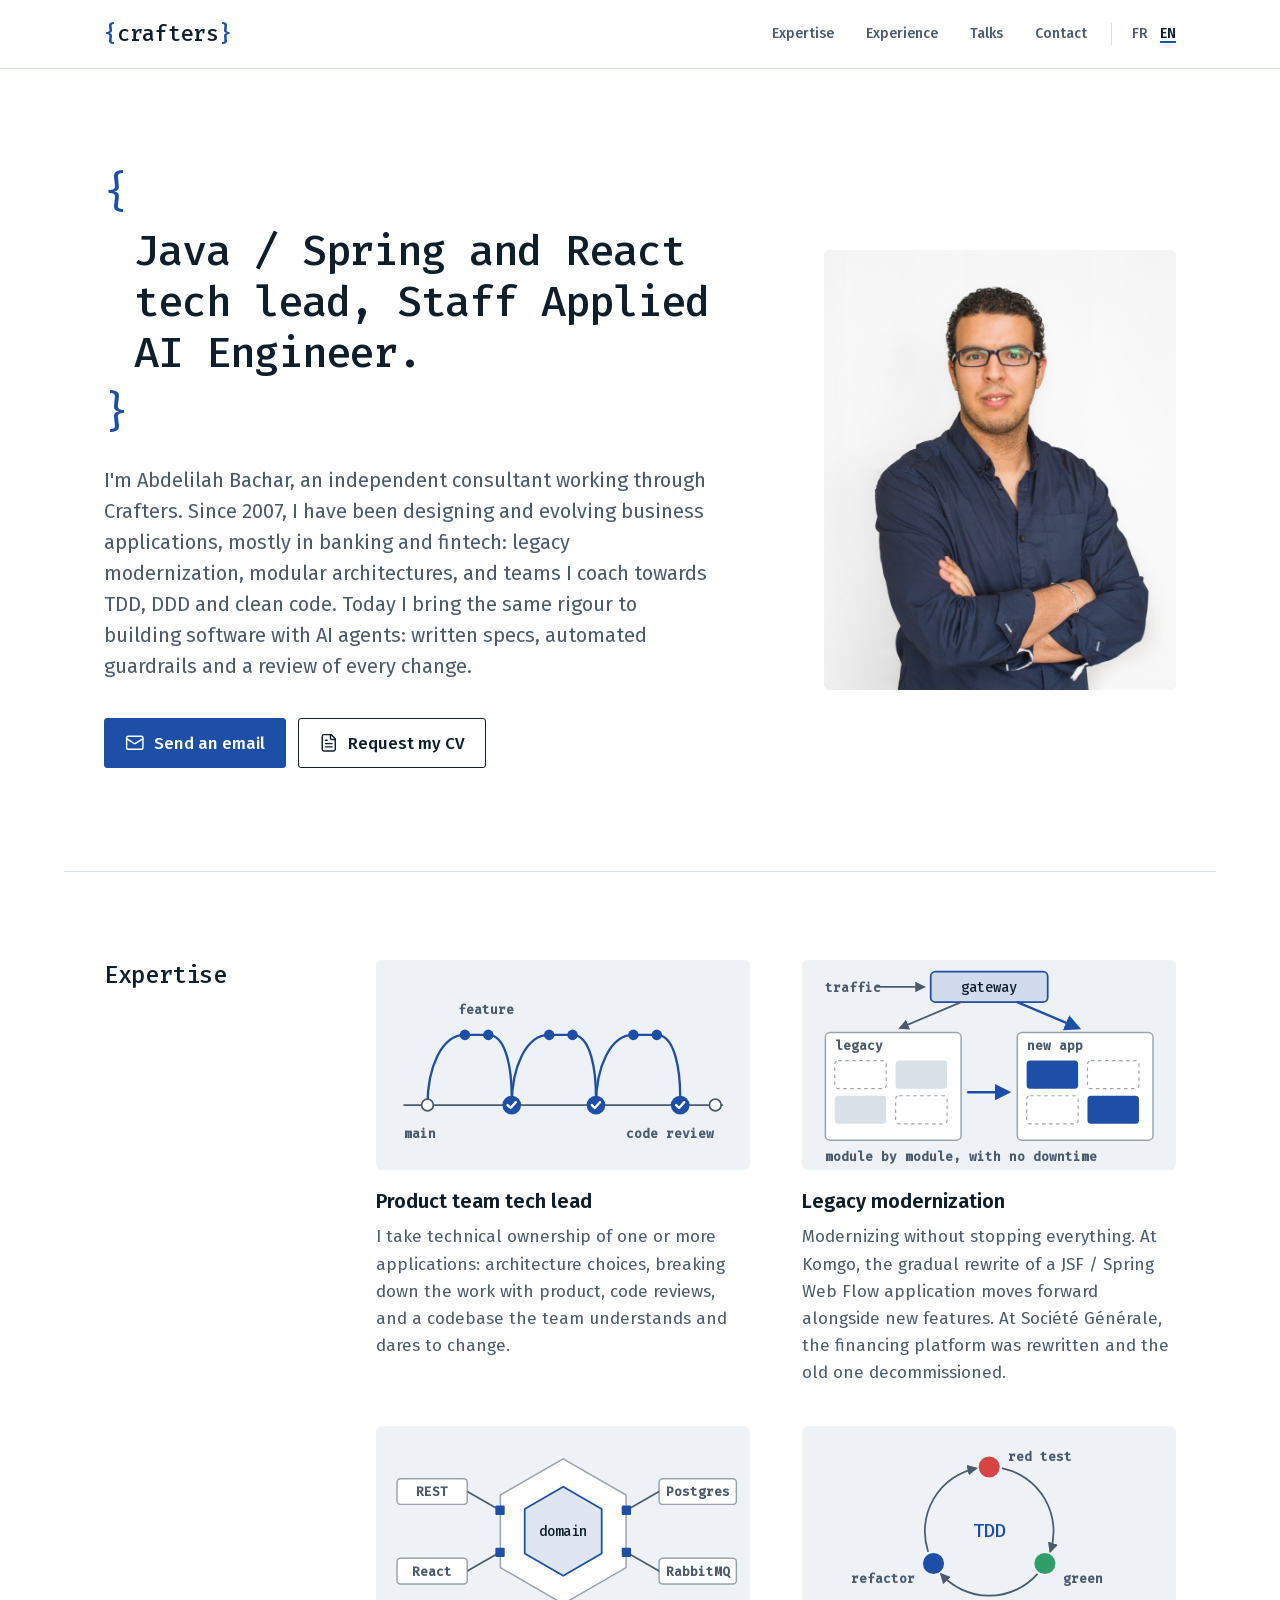
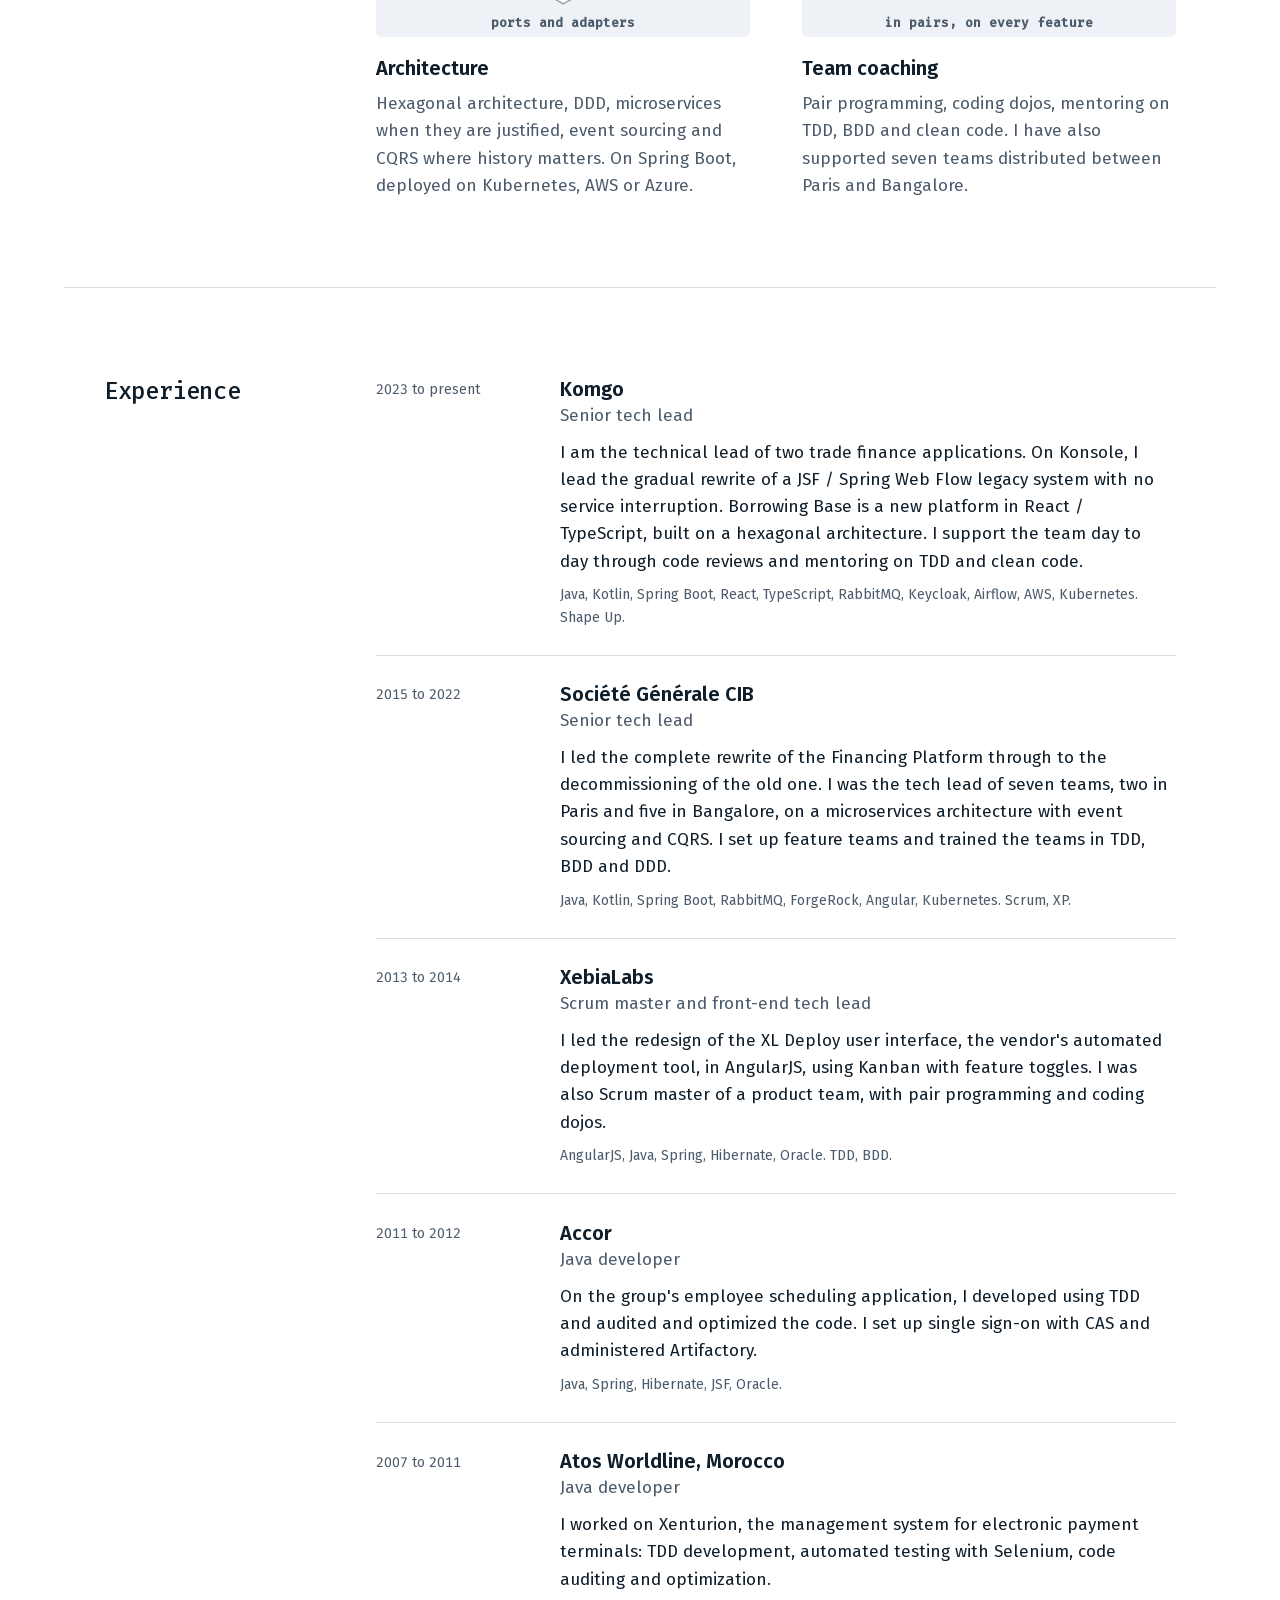
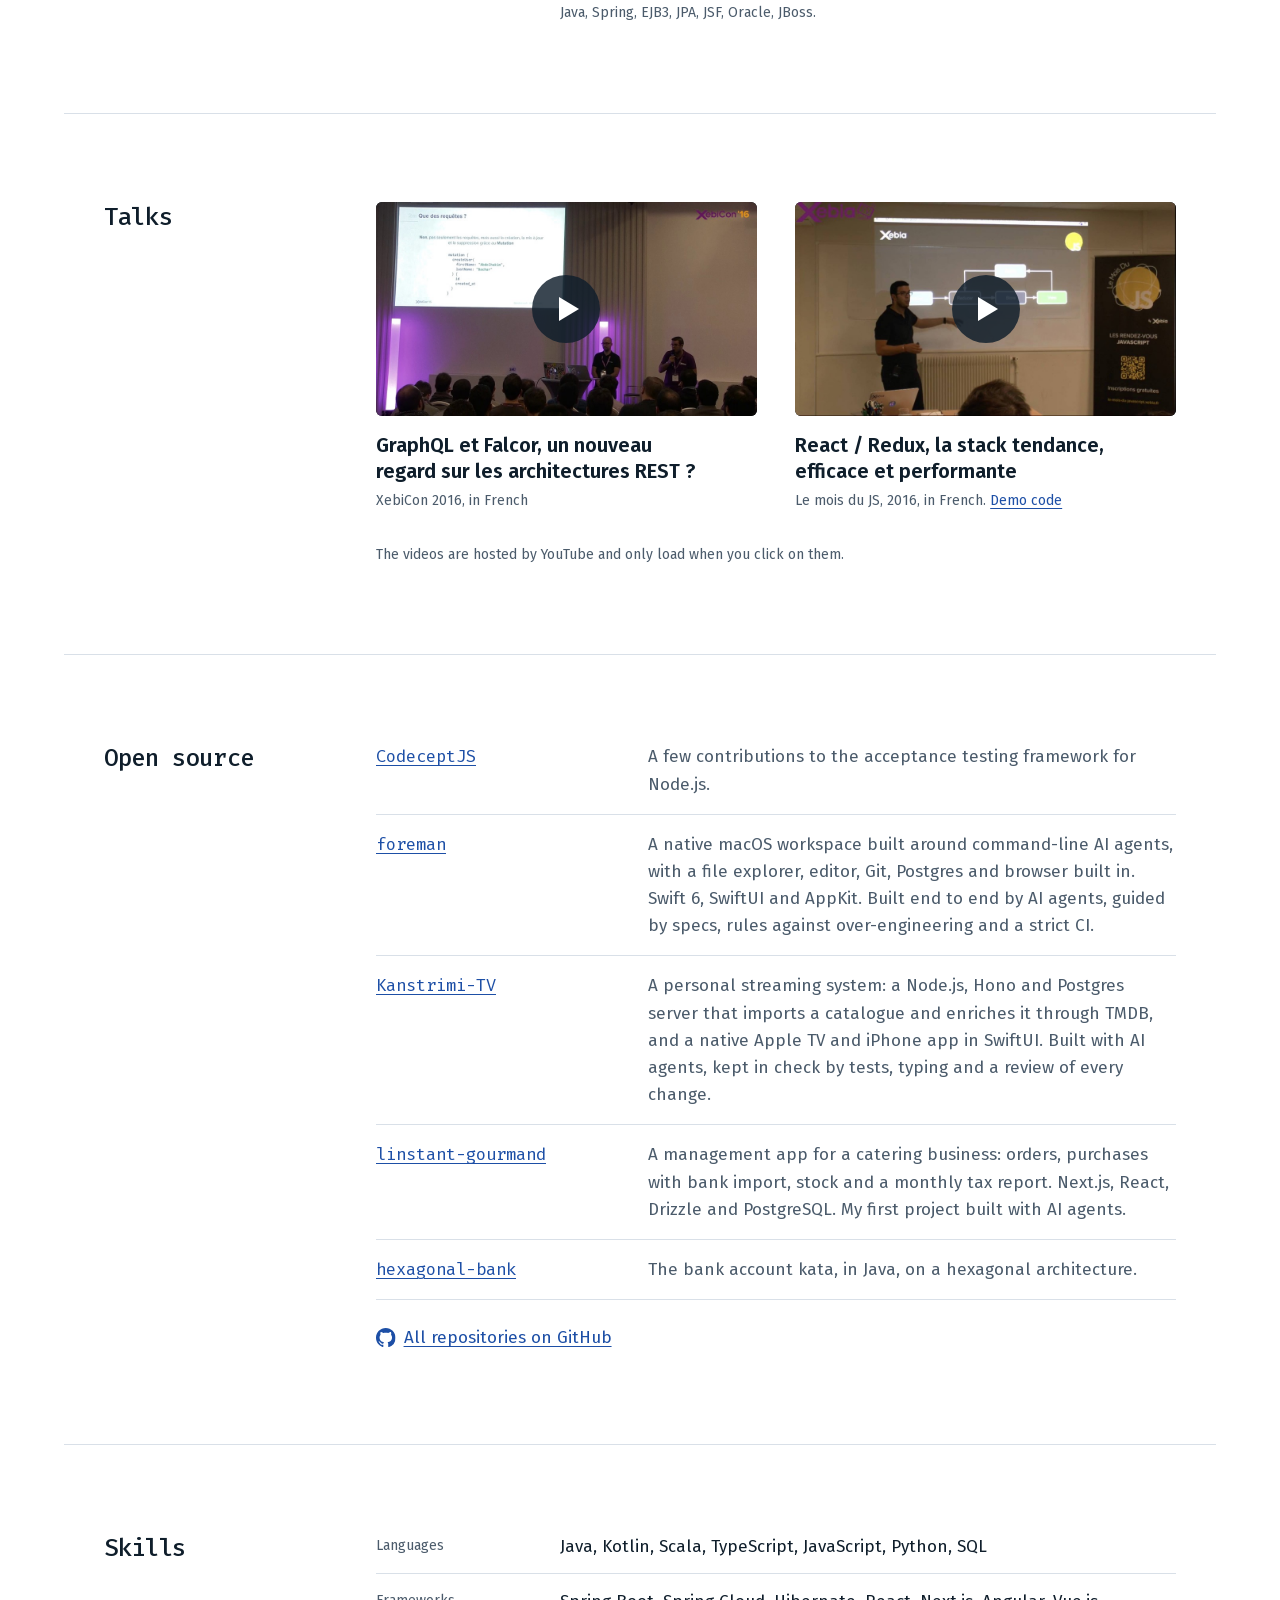
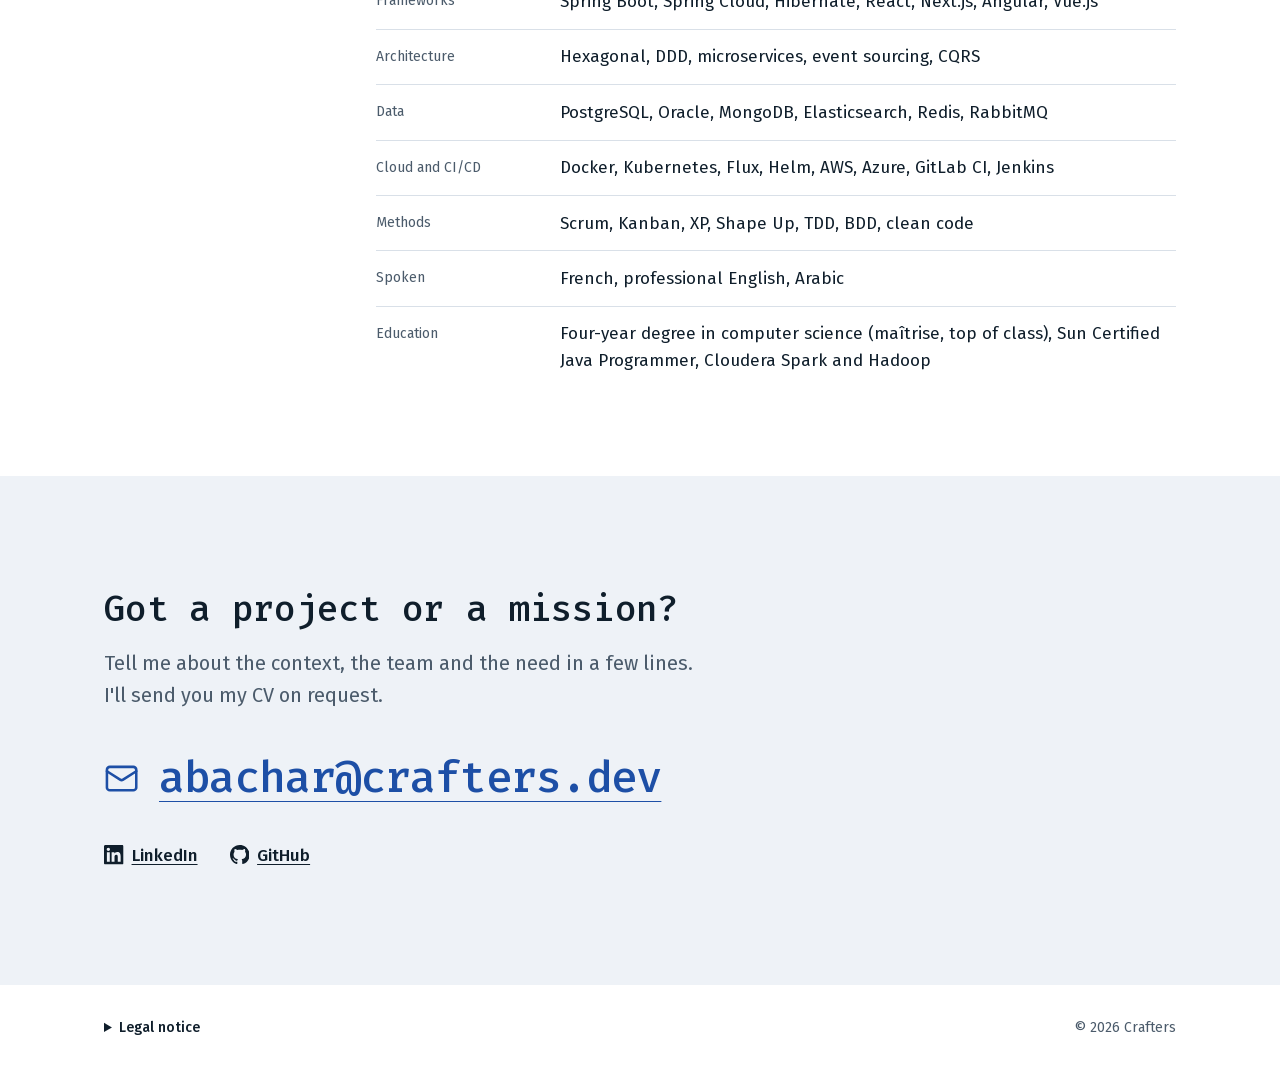
==== en/index.html @ ee403dfb "Site Crafters : version française et anglaise" ====
<!doctype html>
<html lang="en">
<head>
  <meta charset="utf-8">
  <meta name="viewport" content="width=device-width, initial-scale=1">
  <meta http-equiv="Content-Security-Policy" content="default-src 'self'; img-src 'self'; script-src 'self'; style-src 'self'; font-src 'self'; frame-src https://www.youtube-nocookie.com; base-uri 'self'; form-action 'none'">
  <title>Crafters – Abdelilah Bachar, Java / Spring and React tech lead, Staff Applied AI Engineer</title>
  <meta name="description" content="Crafters is the consulting company of Abdelilah Bachar, independent Java / Spring and React tech lead and Staff Applied AI Engineer. Legacy modernization, hexagonal architecture, coaching teams in TDD and DDD.">
  <link rel="canonical" href="https://www.crafters.dev/en/">
  <link rel="alternate" hreflang="fr" href="https://www.crafters.dev/">
  <link rel="alternate" hreflang="en" href="https://www.crafters.dev/en/">
  <link rel="alternate" hreflang="x-default" href="https://www.crafters.dev/">
  <meta name="theme-color" content="#ffffff" media="(prefers-color-scheme: light)">
  <meta name="theme-color" content="#0f1822" media="(prefers-color-scheme: dark)">
  <meta name="color-scheme" content="light dark">

  <meta property="og:type" content="website">
  <meta property="og:locale" content="en_GB">
  <meta property="og:locale:alternate" content="fr_FR">
  <meta property="og:site_name" content="Crafters">
  <meta property="og:url" content="https://www.crafters.dev/en/">
  <meta property="og:title" content="Crafters – Abdelilah Bachar, Java / Spring and React tech lead, Staff Applied AI Engineer">
  <meta property="og:description" content="Independent tech lead: legacy modernization, architecture, team coaching.">
  <meta property="og:image" content="https://www.crafters.dev/assets/img/og.png">
  <meta property="og:image:width" content="1200">
  <meta property="og:image:height" content="630">
  <meta name="twitter:card" content="summary_large_image">

  <link rel="icon" href="/favicon.svg" type="image/svg+xml">
  <link rel="preload" href="/assets/fonts/firamono-500.woff2" as="font" type="font/woff2" crossorigin>
  <link rel="preload" href="/assets/fonts/firasans-400.woff2" as="font" type="font/woff2" crossorigin>
  <link rel="stylesheet" href="/assets/css/style.css">

  <script type="application/ld+json">
  {
    "@context": "https://schema.org",
    "@graph": [
      {
        "@type": "Organization",
        "@id": "https://www.crafters.dev/#org",
        "name": "Crafters",
        "legalName": "CRAFTERS",
        "url": "https://www.crafters.dev/",
        "logo": "https://www.crafters.dev/assets/img/og.png",
        "email": "abachar@crafters.dev",
        "vatID": "FR05844263392",
        "taxID": "844263392",
        "foundingDate": "2018-11-28",
        "address": {
          "@type": "PostalAddress",
          "streetAddress": "3 chemin des Tionnets",
          "postalCode": "78740",
          "addressLocality": "Vaux-sur-Seine",
          "addressCountry": "FR"
        },
        "founder": { "@id": "https://www.crafters.dev/#me" }
      },
      {
        "@type": "Person",
        "@id": "https://www.crafters.dev/#me",
        "name": "Abdelilah Bachar",
        "jobTitle": ["Java / Spring and React tech lead", "Staff Applied AI Engineer"],
        "image": "https://www.crafters.dev/assets/img/abachar.jpg",
        "worksFor": { "@id": "https://www.crafters.dev/#org" },
        "sameAs": ["https://github.com/abachar", "https://www.linkedin.com/in/abachar"]
      }
    ]
  }
  </script>
</head>
<body>
  <svg class="sprite" xmlns="http://www.w3.org/2000/svg" aria-hidden="true">
    <defs>
      <symbol id="i-mail" viewBox="0 0 24 24" fill="none" stroke="currentColor" stroke-width="1.75" stroke-linecap="round" stroke-linejoin="round"><rect x="2" y="4" width="20" height="16" rx="2"/><path d="m22 7-8.97 5.7a1.94 1.94 0 0 1-2.06 0L2 7"/></symbol>
      <symbol id="i-file" viewBox="0 0 24 24" fill="none" stroke="currentColor" stroke-width="1.75" stroke-linecap="round" stroke-linejoin="round"><path d="M15 2H6a2 2 0 0 0-2 2v16a2 2 0 0 0 2 2h12a2 2 0 0 0 2-2V7Z"/><path d="M14 2v4a2 2 0 0 0 2 2h4"/><path d="M16 13H8"/><path d="M16 17H8"/><path d="M10 9H8"/></symbol>
      <symbol id="i-github" viewBox="0 0 16 16" fill="currentColor"><path d="M8 0C3.58 0 0 3.58 0 8c0 3.54 2.29 6.53 5.47 7.59.4.07.55-.17.55-.38 0-.19-.01-.82-.01-1.49-2.01.37-2.53-.49-2.69-.94-.09-.23-.48-.94-.82-1.13-.28-.15-.68-.52-.01-.53.63-.01 1.08.58 1.23.82.72 1.21 1.87.87 2.33.66.07-.52.28-.87.51-1.07-1.78-.2-3.64-.89-3.64-3.95 0-.87.31-1.59.82-2.15-.08-.2-.36-1.02.08-2.12 0 0 .67-.21 2.2.82.64-.18 1.32-.27 2-.27.68 0 1.36.09 2 .27 1.53-1.04 2.2-.82 2.2-.82.44 1.1.16 1.92.08 2.12.51.56.82 1.27.82 2.15 0 3.07-1.87 3.75-3.65 3.95.29.25.54.73.54 1.48 0 1.07-.01 1.93-.01 2.2 0 .21.15.46.55.38A8.01 8.01 0 0 0 16 8c0-4.42-3.58-8-8-8z"/></symbol>
      <symbol id="i-linkedin" viewBox="0 0 24 24" fill="currentColor"><path d="M20.45 20.45h-3.55v-5.57c0-1.33-.03-3.04-1.85-3.04-1.85 0-2.14 1.45-2.14 2.94v5.67H9.35V9h3.41v1.56h.05c.48-.9 1.64-1.85 3.37-1.85 3.6 0 4.27 2.37 4.27 5.46v6.28zM5.34 7.43a2.06 2.06 0 1 1 0-4.13 2.06 2.06 0 0 1 0 4.13zM7.12 20.45H3.56V9h3.56v11.45zM22.22 0H1.77C.79 0 0 .77 0 1.73v20.54C0 23.23.79 24 1.77 24h20.45c.98 0 1.78-.77 1.78-1.73V1.73C24 .77 23.2 0 22.22 0z"/></symbol>
    </defs>
  </svg>
  <a class="skip" href="#contenu">Skip to content</a>

  <header class="site-header">
    <div class="wrap site-header__inner">
      <a class="wordmark" href="/en/" aria-label="Crafters, home">
        <span class="brace" aria-hidden="true">{</span>crafters<span class="brace" aria-hidden="true">}</span>
      </a>
      <nav class="site-nav" aria-label="Main navigation">
        <a href="#expertise">Expertise</a>
        <a href="#experience">Experience</a>
        <a href="#talks">Talks</a>
        <a href="#contact">Contact</a>
      </nav>
      <nav class="lang-switch" aria-label="Language">
        <a href="/" lang="fr" hreflang="fr">FR</a>
        <a href="/en/" lang="en" hreflang="en" aria-current="page">EN</a>
      </nav>
    </div>
  </header>

  <main id="contenu">
    <section class="hero wrap" aria-labelledby="hero-title">
      <div class="hero__text">
        <h1 id="hero-title" class="statement">
          <span class="statement__brace statement__brace--open" aria-hidden="true">{</span>
          <span class="statement__body">Java&nbsp;/&nbsp;Spring and React tech lead, Staff Applied AI&nbsp;Engineer.</span>
          <span class="statement__brace statement__brace--close" aria-hidden="true">}</span>
        </h1>
        <p class="lead">
          I'm Abdelilah Bachar, an independent consultant working through Crafters.
          Since 2007, I have been designing and evolving business applications, mostly in banking
          and fintech: legacy modernization, modular architectures,
          and teams I coach towards TDD, DDD and clean code.
          Today I bring the same rigour to building software with AI agents:
          written specs, automated guardrails and a review of every change.
        </p>
        <div class="actions">
          <a class="button button--primary" href="mailto:abachar@crafters.dev"><svg class="icon" aria-hidden="true"><use href="#i-mail"/></svg>Send an email</a>
          <a class="button" href="mailto:abachar@crafters.dev?subject=CV%20request&amp;body=Hello%2C%0D%0A%0D%0ACould%20you%20send%20me%20your%20CV%3F%0D%0A%0D%0ACompany%3A%0D%0AMission%3A%0D%0A"><svg class="icon" aria-hidden="true"><use href="#i-file"/></svg>Request my CV</a>
        </div>
      </div>
      <figure class="hero__portrait">
        <img src="/assets/img/abachar.jpg" width="798" height="1200" alt="Portrait of Abdelilah Bachar">
      </figure>
    </section>

    <section id="expertise" class="block wrap" aria-labelledby="expertise-title">
      <h2 id="expertise-title" class="block__title">Expertise</h2>
      <div class="block__body">
        <dl class="services">
          <div class="service">
            <dt>
              <svg class="service__figure" viewBox="0 0 320 180" aria-hidden="true" focusable="false">
                <path class="ln" d="M24 124H296"/>
                <path class="ac-ln" d="M44 124C44 92 56 64 76 64H96C112 64 116 96 116 117"/>
                <path class="ac-ln" d="M116 124C116 92 128 64 148 64H168C184 64 188 96 188 117"/>
                <path class="ac-ln" d="M188 124C188 92 200 64 220 64H240C256 64 260 96 260 117"/>
                <circle class="dot" cx="44" cy="124" r="5"/>
                <circle class="ac" cx="76" cy="64" r="4.5"/><circle class="ac" cx="96" cy="64" r="4.5"/>
                <circle class="ac" cx="148" cy="64" r="4.5"/><circle class="ac" cx="168" cy="64" r="4.5"/>
                <circle class="ac" cx="220" cy="64" r="4.5"/><circle class="ac" cx="240" cy="64" r="4.5"/>
                <circle class="ac" cx="116" cy="124" r="8"/><path class="check" d="M112.5 124l2.5 2.5 4.5-5"/>
                <circle class="ac" cx="188" cy="124" r="8"/><path class="check" d="M184.5 124l2.5 2.5 4.5-5"/>
                <circle class="ac" cx="260" cy="124" r="8"/><path class="check" d="M256.5 124l2.5 2.5 4.5-5"/>
                <circle class="dot" cx="290" cy="124" r="5"/>
                <text class="tx" x="24" y="152">main</text>
                <text class="tx" x="70" y="46">feature</text>
                <text class="tx" x="214" y="152">code review</text>
              </svg>
              Product team tech lead
            </dt>
            <dd>
              I take technical ownership of one or more applications:
              architecture choices, breaking down the work with product, code reviews,
              and a codebase the team understands and dares to change.
            </dd>
          </div>
          <div class="service">
            <dt>
              <svg class="service__figure" viewBox="0 0 320 180" aria-hidden="true" focusable="false">
                <defs>
                  <marker id="arrow-legacy" viewBox="0 0 10 10" refX="8" refY="5" markerWidth="7" markerHeight="7" orient="auto-start-reverse"><path class="arrow-ac" d="M0 0L10 5L0 10z"/></marker>
                  <marker id="arrow-legacy-grey" viewBox="0 0 10 10" refX="8" refY="5" markerWidth="6" markerHeight="6" orient="auto-start-reverse"><path class="arrow" d="M0 0L10 5L0 10z"/></marker>
                </defs>
                <text class="tx" x="20" y="27">traffic</text>
                <path class="ln" d="M64 23H104" marker-end="url(#arrow-legacy-grey)"/>
                <rect class="ac-soft" x="110" y="10" width="100" height="26" rx="4"/>
                <text class="tx-strong tx-small" x="160" y="27" text-anchor="middle">gateway</text>
                <path class="ln" d="M136 36L84 58" marker-end="url(#arrow-legacy-grey)"/>
                <path class="ac-ln" d="M184 36L236 58" marker-end="url(#arrow-legacy)"/>
                <rect class="box" x="20" y="62" width="116" height="92" rx="4"/>
                <text class="tx" x="28" y="77">legacy</text>
                <rect class="ghost" x="28" y="86" width="44" height="24" rx="3"/>
                <rect class="mod" x="80" y="86" width="44" height="24" rx="3"/>
                <rect class="mod" x="28" y="116" width="44" height="24" rx="3"/>
                <rect class="ghost" x="80" y="116" width="44" height="24" rx="3"/>
                <rect class="box" x="184" y="62" width="116" height="92" rx="4"/>
                <text class="tx" x="192" y="77">new app</text>
                <rect class="ac-mod" x="192" y="86" width="44" height="24" rx="3"/>
                <rect class="ghost" x="244" y="86" width="44" height="24" rx="3"/>
                <rect class="ghost" x="192" y="116" width="44" height="24" rx="3"/>
                <rect class="ac-mod" x="244" y="116" width="44" height="24" rx="3"/>
                <path class="ac-ln" d="M142 113H176" marker-end="url(#arrow-legacy)"/>
                <text class="tx" x="20" y="172">module by module, with no downtime</text>
              </svg>
              Legacy modernization
            </dt>
            <dd>
              Modernizing without stopping everything. At Komgo, the gradual rewrite of a JSF /
              Spring Web Flow application moves forward alongside new features.
              At Société Générale, the financing platform was rewritten and the old one decommissioned.
            </dd>
          </div>
          <div class="service">
            <dt>
              <svg class="service__figure" viewBox="0 0 320 180" aria-hidden="true" focusable="false">
                <polygon class="box" points="160,28 213.7,59 213.7,121 160,152 106.3,121 106.3,59"/>
                <polygon class="ac-soft" points="160,52 192.9,71 192.9,109 160,128 127.1,109 127.1,71"/>
                <text class="tx-strong tx-small" x="160" y="94" text-anchor="middle">domain</text>
                <path class="ln" d="M78 56L106 72M78 124L106 108M242 56L214 72M242 124L214 108"/>
                <rect class="ac" x="102" y="68" width="8" height="8" rx="1"/><rect class="ac" x="102" y="104" width="8" height="8" rx="1"/>
                <rect class="ac" x="210" y="68" width="8" height="8" rx="1"/><rect class="ac" x="210" y="104" width="8" height="8" rx="1"/>
                <rect class="box" x="18" y="45" width="60" height="22" rx="3"/><text class="tx" x="48" y="60" text-anchor="middle">REST</text>
                <rect class="box" x="18" y="113" width="60" height="22" rx="3"/><text class="tx" x="48" y="128" text-anchor="middle">React</text>
                <rect class="box" x="242" y="45" width="66" height="22" rx="3"/><text class="tx" x="275" y="60" text-anchor="middle">Postgres</text>
                <rect class="box" x="242" y="113" width="66" height="22" rx="3"/><text class="tx" x="275" y="128" text-anchor="middle">RabbitMQ</text>
                <text class="tx" x="160" y="172" text-anchor="middle">ports and adapters</text>
              </svg>
              Architecture
            </dt>
            <dd>
              Hexagonal architecture, DDD, microservices when they are justified,
              event sourcing and CQRS where history matters. On Spring Boot,
              deployed on Kubernetes, AWS or Azure.
            </dd>
          </div>
          <div class="service">
            <dt>
              <svg class="service__figure" viewBox="0 0 320 180" aria-hidden="true" focusable="false">
                <defs><marker id="arrow-tdd" viewBox="0 0 10 10" refX="8" refY="5" markerWidth="6" markerHeight="6" orient="auto-start-reverse"><path class="arrow" d="M0 0L10 5L0 10z"/></marker></defs>
                <path class="ln" d="M171.4 36.2A55 55 0 0 1 212.3 107" marker-end="url(#arrow-tdd)"/>
                <path class="ln" d="M200.9 126.8A55 55 0 0 1 119.1 126.8" marker-end="url(#arrow-tdd)"/>
                <path class="ln" d="M107.7 107A55 55 0 0 1 148.6 36.2" marker-end="url(#arrow-tdd)"/>
                <circle class="red" cx="160" cy="35" r="9"/>
                <circle class="green" cx="207.6" cy="117.5" r="9"/>
                <circle class="ac" cx="112.4" cy="117.5" r="9"/>
                <text class="tx-strong tx-accent" x="160" y="95" text-anchor="middle">TDD</text>
                <text class="tx" x="176" y="30">red test</text>
                <text class="tx" x="223" y="134">green</text>
                <text class="tx" x="97" y="134" text-anchor="end">refactor</text>
                <text class="tx" x="160" y="172" text-anchor="middle">in pairs, on every feature</text>
              </svg>
              Team coaching
            </dt>
            <dd>
              Pair programming, coding dojos, mentoring on TDD, BDD and clean code.
              I have also supported seven teams distributed between Paris and Bangalore.
            </dd>
          </div>
        </dl>
      </div>
    </section>

    <section id="experience" class="block wrap" aria-labelledby="experience-title">
      <h2 id="experience-title" class="block__title">Experience</h2>
      <div class="block__body">
        <ol class="timeline">
          <li class="mission">
            <p class="mission__dates"><time datetime="2023-01">2023</time> to present</p>
            <div class="mission__content">
              <h3 class="mission__title">Senior tech lead <span class="mission__client">Komgo</span></h3>
              <p>I am the technical lead of two trade finance applications. On Konsole, I lead the gradual rewrite of a JSF / Spring Web Flow legacy system with no service interruption. Borrowing Base is a new platform in React / TypeScript, built on a hexagonal architecture. I support the team day to day through code reviews and mentoring on TDD and clean code.</p>
              <p class="mission__stack">Java, Kotlin, Spring Boot, React, TypeScript, RabbitMQ, Keycloak, Airflow, AWS, Kubernetes. Shape Up.</p>
            </div>
          </li>
          <li class="mission">
            <p class="mission__dates"><time datetime="2015-01">2015</time> to <time datetime="2022-12">2022</time></p>
            <div class="mission__content">
              <h3 class="mission__title">Senior tech lead <span class="mission__client">Société Générale CIB</span></h3>
              <p>I led the complete rewrite of the Financing Platform through to the decommissioning of the old one. I was the tech lead of seven teams, two in Paris and five in Bangalore, on a microservices architecture with event sourcing and CQRS. I set up feature teams and trained the teams in TDD, BDD and DDD.</p>
              <p class="mission__stack">Java, Kotlin, Spring Boot, RabbitMQ, ForgeRock, Angular, Kubernetes. Scrum, XP.</p>
            </div>
          </li>
          <li class="mission">
            <p class="mission__dates"><time datetime="2013-01">2013</time> to <time datetime="2014-12">2014</time></p>
            <div class="mission__content">
              <h3 class="mission__title">Scrum master and front-end tech lead <span class="mission__client">XebiaLabs</span></h3>
              <p>I led the redesign of the XL Deploy user interface, the vendor's automated deployment tool, in AngularJS, using Kanban with feature toggles. I was also Scrum master of a product team, with pair programming and coding dojos.</p>
              <p class="mission__stack">AngularJS, Java, Spring, Hibernate, Oracle. TDD, BDD.</p>
            </div>
          </li>
          <li class="mission">
            <p class="mission__dates"><time datetime="2011-05">2011</time> to <time datetime="2012-12">2012</time></p>
            <div class="mission__content">
              <h3 class="mission__title">Java developer <span class="mission__client">Accor</span></h3>
              <p>On the group's employee scheduling application, I developed using TDD and audited and optimized the code. I set up single sign-on with CAS and administered Artifactory.</p>
              <p class="mission__stack">Java, Spring, Hibernate, JSF, Oracle.</p>
            </div>
          </li>
          <li class="mission">
            <p class="mission__dates"><time datetime="2007-07">2007</time> to <time datetime="2011-05">2011</time></p>
            <div class="mission__content">
              <h3 class="mission__title">Java developer <span class="mission__client">Atos Worldline, Morocco</span></h3>
              <p>I worked on Xenturion, the management system for electronic payment terminals: TDD development, automated testing with Selenium, code auditing and optimization.</p>
              <p class="mission__stack">Java, Spring, EJB3, JPA, JSF, Oracle, JBoss.</p>
            </div>
          </li>
        </ol>
      </div>
    </section>

    <section id="talks" class="block wrap" aria-labelledby="talks-title">
      <h2 id="talks-title" class="block__title">Talks</h2>
      <div class="block__body">
        <div class="talks">
          <article class="talk">
            <div class="video" data-youtube="ZE7nZMry898">
              <img src="/assets/img/talk-ZE7nZMry898.jpg" width="960" height="540" alt="" loading="lazy">
              <button class="video__play" type="button"><span class="visually-hidden">Play video: GraphQL et Falcor, un nouveau regard sur les architectures REST&nbsp;?</span></button>
            </div>
            <h3 class="talk__title">GraphQL et Falcor, un nouveau regard sur les architectures REST&nbsp;?</h3>
            <p class="talk__event">XebiCon 2016, in French</p>
          </article>
          <article class="talk">
            <div class="video" data-youtube="rgzrByrqRTY">
              <img src="/assets/img/talk-rgzrByrqRTY.jpg" width="960" height="540" alt="" loading="lazy">
              <button class="video__play" type="button"><span class="visually-hidden">Play video: React / Redux, la stack tendance, efficace et performante</span></button>
            </div>
            <h3 class="talk__title">React / Redux, la stack tendance, efficace et performante</h3>
            <p class="talk__event">Le mois du JS, 2016, in French. <a href="https://github.com/abachar/moisdujs-react">Demo code</a></p>
          </article>
        </div>
        <p class="note">The videos are hosted by YouTube and only load when you click on them.</p>
      </div>
    </section>

    <section id="open-source" class="block wrap" aria-labelledby="oss-title">
      <h2 id="oss-title" class="block__title">Open source</h2>
      <div class="block__body">
        <ul class="repos">
          <li>
            <a href="https://github.com/codeceptjs/CodeceptJS">CodeceptJS</a>
            <p>A few contributions to the acceptance testing framework for Node.js.</p>
          </li>
          <li>
            <a href="https://github.com/abachar/foreman">foreman</a>
            <p>A native macOS workspace built around command-line AI agents, with a file explorer, editor, Git, Postgres and browser built in. Swift 6, SwiftUI and AppKit. Built end to end by AI agents, guided by specs, rules against over-engineering and a strict CI.</p>
          </li>
          <li>
            <a href="https://github.com/abachar/Kanstrimi-TV">Kanstrimi-TV</a>
            <p>A personal streaming system: a Node.js, Hono and Postgres server that imports a catalogue and enriches it through TMDB, and a native Apple TV and iPhone app in SwiftUI. Built with AI agents, kept in check by tests, typing and a review of every change.</p>
          </li>
          <li>
            <a href="https://github.com/abachar/linstant-gourmand">linstant-gourmand</a>
            <p>A management app for a catering business: orders, purchases with bank import, stock and a monthly tax report. Next.js, React, Drizzle and PostgreSQL. My first project built with AI agents.</p>
          </li>
          <li>
            <a href="https://github.com/abachar/hexagonal-bank">hexagonal-bank</a>
            <p>The bank account kata, in Java, on a hexagonal architecture.</p>
          </li>
        </ul>
        <p class="more"><a class="with-icon" href="https://github.com/abachar"><svg class="icon" aria-hidden="true"><use href="#i-github"/></svg>All repositories on GitHub</a></p>
      </div>
    </section>

    <section id="skills" class="block wrap" aria-labelledby="skills-title">
      <h2 id="skills-title" class="block__title">Skills</h2>
      <div class="block__body">
        <dl class="skills">
          <div><dt>Languages</dt><dd>Java, Kotlin, Scala, TypeScript, JavaScript, Python, SQL</dd></div>
          <div><dt>Frameworks</dt><dd>Spring Boot, Spring Cloud, Hibernate, React, Next.js, Angular, Vue.js</dd></div>
          <div><dt>Architecture</dt><dd>Hexagonal, DDD, microservices, event sourcing, CQRS</dd></div>
          <div><dt>Data</dt><dd>PostgreSQL, Oracle, MongoDB, Elasticsearch, Redis, RabbitMQ</dd></div>
          <div><dt>Cloud and CI/CD</dt><dd>Docker, Kubernetes, Flux, Helm, AWS, Azure, GitLab CI, Jenkins</dd></div>
          <div><dt>Methods</dt><dd>Scrum, Kanban, XP, Shape Up, TDD, BDD, clean code</dd></div>
          <div><dt>Spoken</dt><dd>French, professional English, Arabic</dd></div>
          <div><dt>Education</dt><dd>Four-year degree in computer science (maîtrise, top of class), Sun Certified Java Programmer, Cloudera Spark and Hadoop</dd></div>
        </dl>
      </div>
    </section>

    <section id="contact" class="contact" aria-labelledby="contact-title">
      <div class="wrap contact__inner">
        <h2 id="contact-title" class="contact__title">Got a project or a mission?</h2>
        <p class="contact__text">Tell me about the context, the team and the need in a few lines. I'll send you my CV on request.</p>
        <p class="contact__email"><a href="mailto:abachar@crafters.dev"><svg class="icon contact__email-icon" aria-hidden="true"><use href="#i-mail"/></svg>abachar@crafters.dev</a></p>
        <ul class="contact__links">
          <li><a class="with-icon" href="https://www.linkedin.com/in/abachar"><svg class="icon" aria-hidden="true"><use href="#i-linkedin"/></svg>LinkedIn</a></li>
          <li><a class="with-icon" href="https://github.com/abachar"><svg class="icon" aria-hidden="true"><use href="#i-github"/></svg>GitHub</a></li>
        </ul>
      </div>
    </section>
  </main>

  <footer class="site-footer">
    <div class="wrap">
      <details class="legal">
        <summary>Legal notice</summary>
        <div class="legal__body">
          <p>
            <strong>Publisher.</strong> CRAFTERS, société à responsabilité limitée (French limited liability company)<!-- TODO: share capital -->,
            registered under SIREN 844&nbsp;263&nbsp;392 (RCS Versailles).
            Registered office: 3 chemin des Tionnets, 78740 Vaux-sur-Seine, France.
            EU VAT number: FR05844263392.
            Contact: <a href="mailto:abachar@crafters.dev">abachar@crafters.dev</a>.
          </p>
          <p><strong>Publication director.</strong> Abdelilah Bachar, managing director.</p>
          <p>
            <strong>Hosting.</strong> GitHub, Inc. (GitHub Pages), 88 Colin P. Kelly Jr. Street,
            San Francisco, CA 94107, United States.
          </p>
          <p>
            <strong>Personal data.</strong> This site sets no cookies and uses no analytics.
            YouTube videos only load when you ask for them; YouTube's own privacy policy then applies.
          </p>
        </div>
      </details>
      <p class="site-footer__meta">© 2026 Crafters</p>
    </div>
  </footer>

  <script src="/assets/js/main.js" defer></script>
</body>
</html>
---- assets/css/style.css ----
/* Crafters – www.crafters.dev
   Palette tirée du logo : bleu des accolades, encre du mot « crafters ». */

@font-face { font-family: "Fira Mono"; font-weight: 400; font-style: normal; font-display: swap; src: url("../fonts/firamono-400.woff2") format("woff2"); }
@font-face { font-family: "Fira Mono"; font-weight: 500; font-style: normal; font-display: swap; src: url("../fonts/firamono-500.woff2") format("woff2"); }
@font-face { font-family: "Fira Sans"; font-weight: 400; font-style: normal; font-display: swap; src: url("../fonts/firasans-400.woff2") format("woff2"); }
@font-face { font-family: "Fira Sans"; font-weight: 400; font-style: italic; font-display: swap; src: url("../fonts/firasans-400-italic.woff2") format("woff2"); }
@font-face { font-family: "Fira Sans"; font-weight: 500; font-style: normal; font-display: swap; src: url("../fonts/firasans-500.woff2") format("woff2"); }
@font-face { font-family: "Fira Sans"; font-weight: 600; font-style: normal; font-display: swap; src: url("../fonts/firasans-600.woff2") format("woff2"); }

:root {
  --paper: #ffffff;
  --ink: #0f1e2b;
  --ink-soft: #4b5b6b;
  --blue: #1d4fa6;
  --blue-strong: #163e85;
  --mist: #eef2f7;
  --rule: #d9e0e8;
  --on-blue: #ffffff;

  --mono: "Fira Mono", ui-monospace, "SF Mono", Menlo, monospace;
  --sans: "Fira Sans", system-ui, -apple-system, "Segoe UI", sans-serif;

  --step--1: 0.875rem;
  --step-0: 1.0625rem;
  --step-1: 1.25rem;
  --step-2: 1.5rem;
  --step-3: clamp(1.75rem, 3.2vw, 2.25rem);
  --step-4: clamp(1.75rem, 3.3vw, 2.75rem);

  --gutter: clamp(1rem, 4vw, 2.5rem);
  --measure: 38rem;
}

@media (prefers-color-scheme: dark) {
  :root {
    --paper: #0f1822;
    --ink: #e3e9f0;
    --ink-soft: #9badbf;
    --blue: #8aaef2;
    --blue-strong: #a9c4f6;
    --mist: #15212d;
    --rule: #263545;
    --on-blue: #0f1822;
  }
}

*, *::before, *::after { box-sizing: border-box; }

html { -webkit-text-size-adjust: 100%; scroll-behavior: smooth; }

body {
  margin: 0;
  background: var(--paper);
  color: var(--ink);
  font-family: var(--sans);
  font-size: var(--step-0);
  line-height: 1.6;
  font-kerning: normal;
  text-rendering: optimizeLegibility;
}

img { display: block; max-width: 100%; height: auto; }

h1, h2, h3, p, ol, ul, dl, dd, figure { margin: 0; }
ol, ul { padding: 0; list-style: none; }

a { color: var(--blue); text-decoration-thickness: 1px; text-underline-offset: 0.2em; }
a:hover { color: var(--blue-strong); text-decoration-thickness: 2px; }

:focus-visible { outline: 2px solid var(--blue); outline-offset: 3px; border-radius: 2px; }

.wrap { width: 100%; max-width: 72rem; margin-inline: auto; padding-inline: var(--gutter); }

.visually-hidden {
  position: absolute !important; width: 1px; height: 1px; padding: 0; margin: -1px;
  overflow: hidden; clip: rect(0 0 0 0); white-space: nowrap; border: 0;
}

.skip { position: absolute; left: var(--gutter); top: -3rem; padding: 0.5rem 0.75rem; background: var(--blue); color: var(--on-blue); z-index: 10; }
.skip:focus { top: 0.5rem; }

/* En-tête */

.lang-hint { background: var(--mist); border-bottom: 1px solid var(--rule); font-size: var(--step--1); }
.lang-hint__inner { display: flex; align-items: center; justify-content: space-between; gap: 1rem; min-height: 2.75rem; }
.lang-hint a { font-weight: 500; }
.lang-hint__close {
  flex: none;
  width: 2rem;
  height: 2rem;
  border: 0;
  border-radius: 3px;
  background: transparent;
  color: var(--ink-soft);
  font-size: 1.25rem;
  line-height: 1;
  cursor: pointer;
}
.lang-hint__close:hover { color: var(--ink); background: var(--paper); }

.site-header { border-bottom: 1px solid var(--rule); }
.site-header__inner { display: flex; align-items: center; gap: 1.5rem; min-height: 4.25rem; }
.site-header__inner .site-nav { margin-left: auto; }

.wordmark {
  font-family: var(--mono);
  font-weight: 500;
  font-size: 1.375rem;
  letter-spacing: -0.01em;
  color: var(--ink);
  text-decoration: none;
}
.wordmark:hover { color: var(--ink); }
.wordmark .brace { color: var(--blue); }

.site-nav { display: flex; gap: clamp(1rem, 2.5vw, 2rem); font-size: var(--step--1); font-weight: 500; }
.site-nav a { color: var(--ink-soft); text-decoration: none; }
.site-nav a:hover { color: var(--ink); text-decoration: underline; }

.lang-switch { display: flex; gap: 0.75rem; padding-left: 1.25rem; border-left: 1px solid var(--rule); font-size: var(--step--1); font-weight: 500; }
.lang-switch a { color: var(--ink-soft); text-decoration: none; }
.lang-switch a:hover { color: var(--ink); text-decoration: underline; }
.lang-switch a[aria-current="page"] { color: var(--ink); text-decoration: underline; text-decoration-color: var(--blue); text-decoration-thickness: 2px; }

/* Hero */

.hero {
  display: grid;
  grid-template-columns: minmax(0, 1.8fr) minmax(0, 1fr);
  gap: clamp(2rem, 6vw, 5rem);
  align-items: center;
  padding-block: clamp(3rem, 8vw, 6.5rem);
}

.statement {
  font-family: var(--mono);
  font-weight: 500;
  font-size: var(--step-4);
  line-height: 1.2;
  letter-spacing: -0.025em;
  text-wrap: pretty;
}
.statement__brace { display: block; color: var(--blue); font-weight: 400; line-height: 1; }
.statement__body { display: block; padding-left: 1.2ch; margin-block: 0.3em; }

.lead {
  max-width: var(--measure);
  margin-top: 2rem;
  font-size: var(--step-1);
  line-height: 1.55;
  color: var(--ink-soft);
}

.actions { display: flex; flex-wrap: wrap; gap: 0.75rem; margin-top: 2.25rem; }

.button {
  display: inline-flex;
  align-items: center;
  min-height: 3rem;
  padding: 0.65rem 1.25rem;
  border: 1px solid var(--ink);
  border-radius: 3px;
  color: var(--ink);
  font-weight: 500;
  text-decoration: none;
}
.button:hover { background: var(--mist); color: var(--ink); }
.button--primary { background: var(--blue); border-color: var(--blue); color: var(--on-blue); }
.button--primary:hover { background: var(--blue-strong); border-color: var(--blue-strong); color: var(--on-blue); }

.hero__portrait { justify-self: end; width: 100%; max-width: 22rem; }
.hero__portrait img {
  width: 100%;
  aspect-ratio: 4 / 5;
  object-fit: cover;
  object-position: 50% 15%;
  background: var(--mist);
  border-radius: 6px;
}

/* Le seul mouvement de la page : les accolades s'ouvrent au chargement. */
@media (prefers-reduced-motion: no-preference) {
  .statement__brace--open  { animation: brace-open 0.7s cubic-bezier(0.2, 0.7, 0.2, 1) both; }
  .statement__brace--close { animation: brace-close 0.7s cubic-bezier(0.2, 0.7, 0.2, 1) both; }
  .statement__body { animation: body-in 0.6s ease-out 0.25s both; }
}
@keyframes brace-open  { from { transform: translateY(1.1em); } }
@keyframes brace-close { from { transform: translateY(-1.1em); } }
@keyframes body-in { from { opacity: 0; } }

/* Icônes */

.sprite { display: none; }

.icon { width: 1.15em; height: 1.15em; flex: none; }
.with-icon { display: inline-flex; align-items: center; gap: 0.5rem; }
.button { gap: 0.6rem; }

/* Sections */

.block {
  display: grid;
  grid-template-columns: 13rem minmax(0, 1fr);
  gap: 1.5rem clamp(2rem, 5vw, 4rem);
  padding-block: clamp(3.5rem, 7vw, 5.5rem);
  border-top: 1px solid var(--rule);
}

.block__title {
  font-family: var(--mono);
  font-weight: 500;
  font-size: var(--step-2);
  letter-spacing: -0.015em;
  line-height: 1.25;
  align-self: start;
  position: sticky;
  top: 2rem;
}

/* Expertise */

.services { display: grid; grid-template-columns: repeat(2, minmax(0, 1fr)); gap: 2.5rem clamp(2rem, 4vw, 3.5rem); }
/* Schémas des expertises, dessinés en SVG et colorés par les variables du thème. */
.service__figure {
  display: block;
  width: 100%;
  height: auto;
  aspect-ratio: 16 / 9;
  margin-bottom: 1.1rem;
  background: var(--mist);
  border-radius: 6px;
}
.service__figure .ln { fill: none; stroke: var(--ink-soft); stroke-width: 1.5; stroke-linecap: round; stroke-linejoin: round; }
.service__figure .ac-ln { fill: none; stroke: var(--blue); stroke-width: 2; stroke-linecap: round; }
.service__figure .ac, .service__figure .ac-mod, .service__figure .arrow-ac { fill: var(--blue); }
.service__figure .ac-soft { fill: color-mix(in srgb, var(--blue) 14%, transparent); stroke: var(--blue); stroke-width: 1.5; }
.service__figure .box { fill: var(--paper); stroke: var(--ink-soft); stroke-width: 1.25; stroke-opacity: 0.55; }
.service__figure .mod { fill: var(--rule); }
.service__figure .ghost { fill: none; stroke: var(--ink-soft); stroke-width: 1; stroke-dasharray: 3 3; opacity: 0.55; }
.service__figure .dot { fill: var(--paper); stroke: var(--ink-soft); stroke-width: 1.5; }
.service__figure .check { fill: none; stroke: var(--paper); stroke-width: 2; stroke-linecap: round; stroke-linejoin: round; }
.service__figure .arrow { fill: var(--ink-soft); }
.service__figure .red { fill: #d64545; }
.service__figure .green { fill: #2f9e6a; }
.service__figure .tx { fill: var(--ink-soft); font-family: var(--mono); font-size: 11px; }
.service__figure .tx-strong { fill: var(--ink); font-family: var(--mono); font-size: 13px; font-weight: 500; }
.service__figure .tx-small { font-size: 12px; }
.service__figure .tx-accent { fill: var(--blue); font-size: 16px; }
.service dt { font-weight: 600; font-size: var(--step-1); line-height: 1.3; }
.service dd { margin-top: 0.6rem; color: var(--ink-soft); max-width: var(--measure); }

/* Parcours */

.mission {
  display: grid;
  grid-template-columns: 9.5rem minmax(0, 1fr);
  gap: 0.25rem 2rem;
  padding-block: 1.6rem;
  border-bottom: 1px solid var(--rule);
}
.mission:first-child { padding-top: 0; }
.mission:last-child { border-bottom: 0; padding-bottom: 0; }

.mission__dates { color: var(--ink-soft); font-size: var(--step--1); font-variant-numeric: tabular-nums lining-nums; padding-top: 0.2rem; }
.mission__title { display: flex; flex-direction: column-reverse; font-size: var(--step-0); font-weight: 400; color: var(--ink-soft); }
.mission__client { font-size: var(--step-1); font-weight: 600; color: var(--ink); line-height: 1.3; }
.mission__content p { margin-top: 0.6rem; max-width: var(--measure); }
.mission__content .mission__stack { font-size: var(--step--1); color: var(--ink-soft); }

/* Talks */

.talks { display: grid; grid-template-columns: repeat(2, minmax(0, 1fr)); gap: 2.5rem clamp(1.5rem, 3vw, 2.5rem); }

.video { position: relative; aspect-ratio: 16 / 9; background: var(--ink); overflow: hidden; border-radius: 6px; }
.video img, .video iframe { position: absolute; inset: 0; width: 100%; height: 100%; object-fit: cover; border: 0; }

.video__play {
  position: absolute;
  inset: 0;
  width: 100%;
  border: 0;
  padding: 0;
  background: transparent;
  cursor: pointer;
}
.video__play::before {
  content: "";
  position: absolute;
  left: 50%;
  top: 50%;
  width: 4.25rem;
  height: 4.25rem;
  margin: -2.125rem 0 0 -2.125rem;
  border-radius: 50%;
  background: rgba(15, 30, 43, 0.82);
}
.video__play::after {
  content: "";
  position: absolute;
  left: 50%;
  top: 50%;
  margin: -0.75rem 0 0 -0.45rem;
  border-style: solid;
  border-width: 0.75rem 0 0.75rem 1.25rem;
  border-color: transparent transparent transparent #fff;
}
.video__play:hover::before { background: #1d4fa6; }
.video__play:focus-visible { outline-offset: -4px; outline-color: #fff; }

.talk__title { margin-top: 1rem; font-size: var(--step-1); font-weight: 600; line-height: 1.3; text-wrap: balance; }
.talk__event { margin-top: 0.35rem; color: var(--ink-soft); font-size: var(--step--1); }

.note { margin-top: 2rem; font-size: var(--step--1); color: var(--ink-soft); }

/* Open source */

.repos li {
  display: grid;
  grid-template-columns: 15rem minmax(0, 1fr);
  gap: 0.25rem 2rem;
  padding-block: 1rem;
  border-bottom: 1px solid var(--rule);
}
.repos li:first-child { padding-top: 0; }
.repos a { font-family: var(--mono); font-size: var(--step-0); overflow-wrap: anywhere; }
.repos p { color: var(--ink-soft); }
.more { margin-top: 1.5rem; }

/* Compétences */

.skills > div {
  display: grid;
  grid-template-columns: 9.5rem minmax(0, 1fr);
  gap: 0.25rem 2rem;
  padding-block: 0.85rem;
  border-bottom: 1px solid var(--rule);
}
.skills > div:first-child { padding-top: 0; }
.skills > div:last-child { border-bottom: 0; }
.skills dt { color: var(--ink-soft); font-size: var(--step--1); padding-top: 0.15rem; }

/* Contact */

.contact { background: var(--mist); padding-block: clamp(4rem, 9vw, 7rem); }
.contact__title { font-family: var(--mono); font-weight: 500; font-size: var(--step-3); letter-spacing: -0.02em; line-height: 1.2; }
.contact__text { margin-top: 1rem; max-width: var(--measure); color: var(--ink-soft); font-size: var(--step-1); }
.contact__email {
  margin-top: 2rem;
  font-family: var(--mono);
  font-weight: 500;
  font-size: clamp(1.35rem, 4.6vw, 2.75rem);
  letter-spacing: -0.02em;
  overflow-wrap: anywhere;
}
.contact__links { display: flex; flex-wrap: wrap; gap: 0.5rem 2rem; margin-top: 1.5rem; font-weight: 500; }
.contact__email a { display: inline-flex; align-items: center; gap: 0.45em; }
.contact__email-icon { width: 0.8em; height: 0.8em; }
.contact__links a { color: var(--ink); }

/* Pied de page */

.site-footer { padding-block: 2rem 2.5rem; font-size: var(--step--1); color: var(--ink-soft); }
.site-footer .wrap { display: flex; flex-wrap: wrap; justify-content: space-between; align-items: flex-start; gap: 1rem 2rem; }

.legal { flex: 1 1 30rem; }
.legal summary { cursor: pointer; width: fit-content; color: var(--ink); font-weight: 500; }
.legal__body { max-width: 46rem; margin-top: 1rem; }
.legal__body p + p { margin-top: 0.75rem; }
.legal strong { color: var(--ink); font-weight: 500; }

/* Petits écrans */

@media (max-width: 60rem) {
  .block { grid-template-columns: minmax(0, 1fr); }
  .block__title { position: static; }
  .services { grid-template-columns: minmax(0, 1fr); }
}

@media (max-width: 48rem) {
  .hero { grid-template-columns: minmax(0, 1fr); }
  .hero__portrait { justify-self: stretch; max-width: 30rem; }
  .hero__portrait img { aspect-ratio: 1 / 1; object-position: 50% 18%; }
  .talks { grid-template-columns: minmax(0, 1fr); }
  .repos li, .skills > div { grid-template-columns: minmax(0, 1fr); }
}

@media (max-width: 36rem) {
  .site-nav a:not(:last-child) { display: none; }
  .mission { grid-template-columns: minmax(0, 1fr); }
  .actions .button { flex: 1 1 100%; justify-content: center; }
}

@media (prefers-reduced-motion: reduce) {
  html { scroll-behavior: auto; }
}

@media print {
  .site-header, .actions, .video__play, .note { display: none; }
  .contact { background: none; }
}
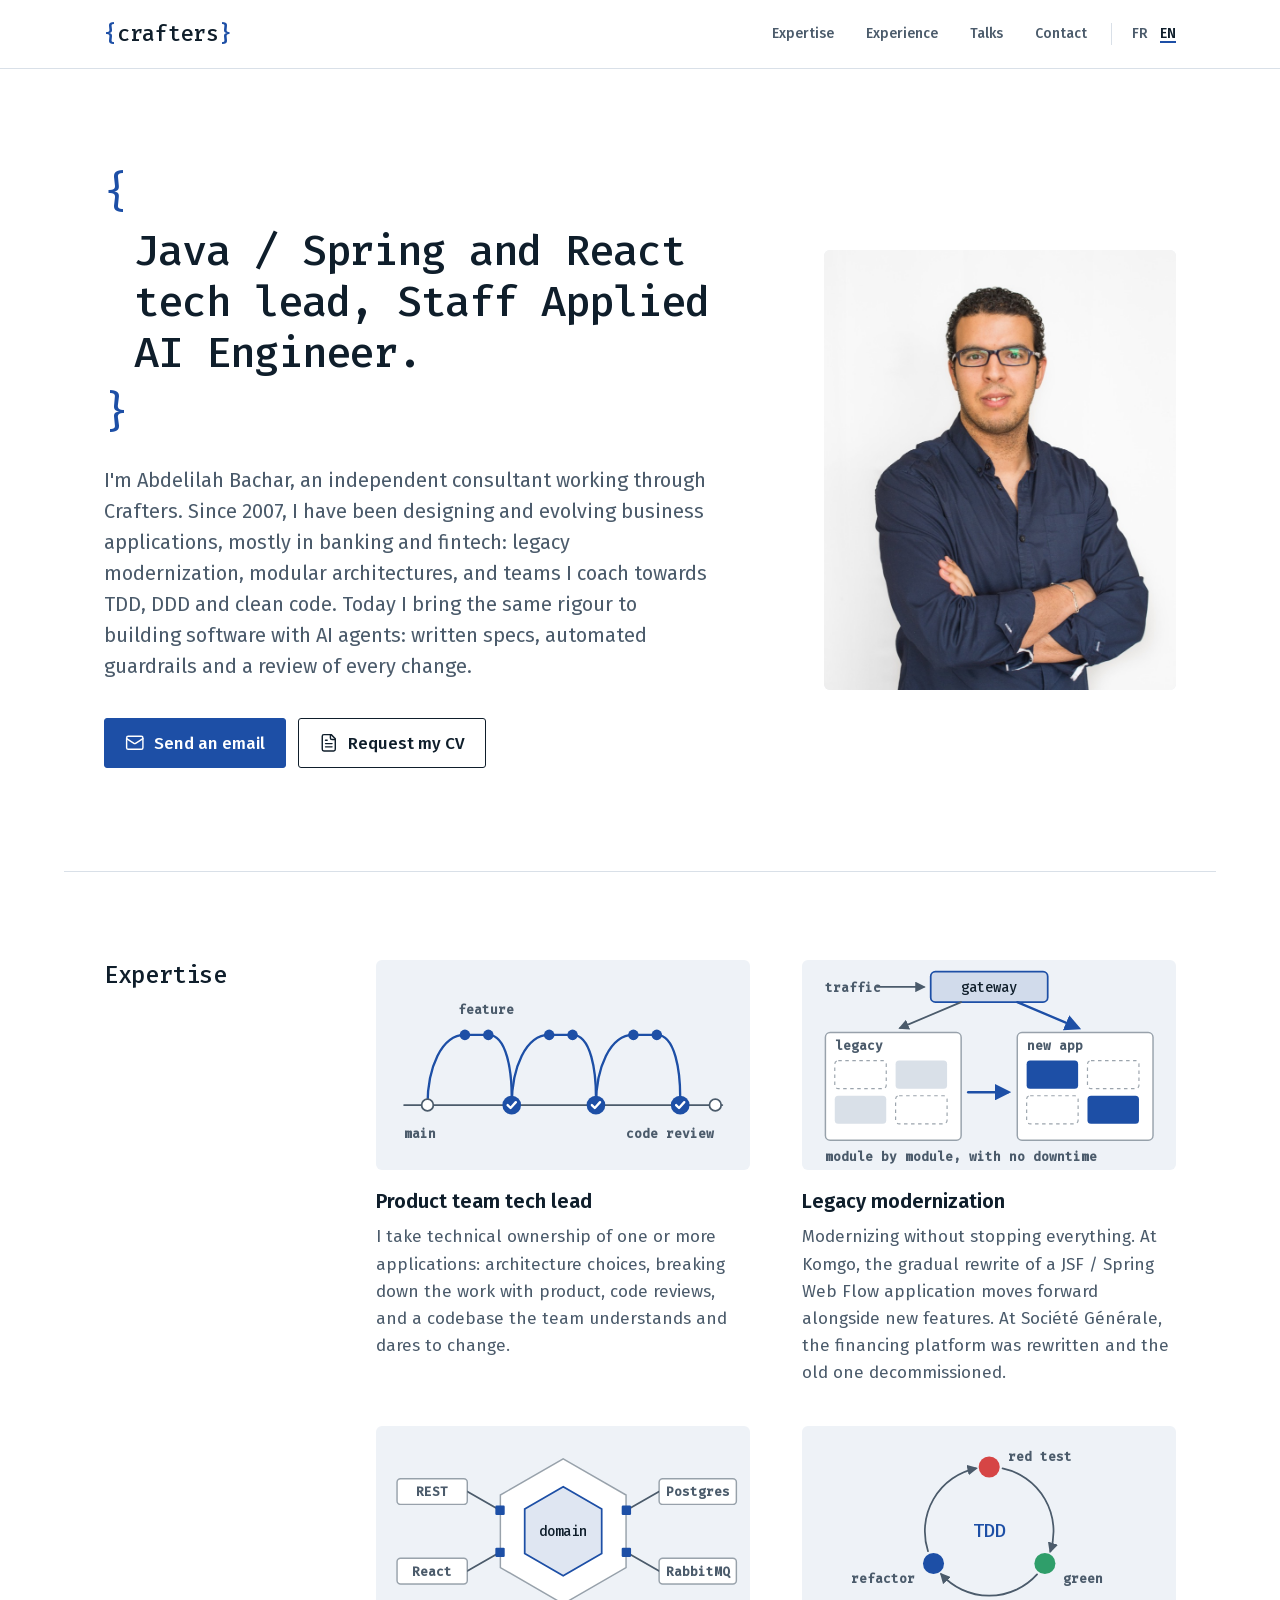
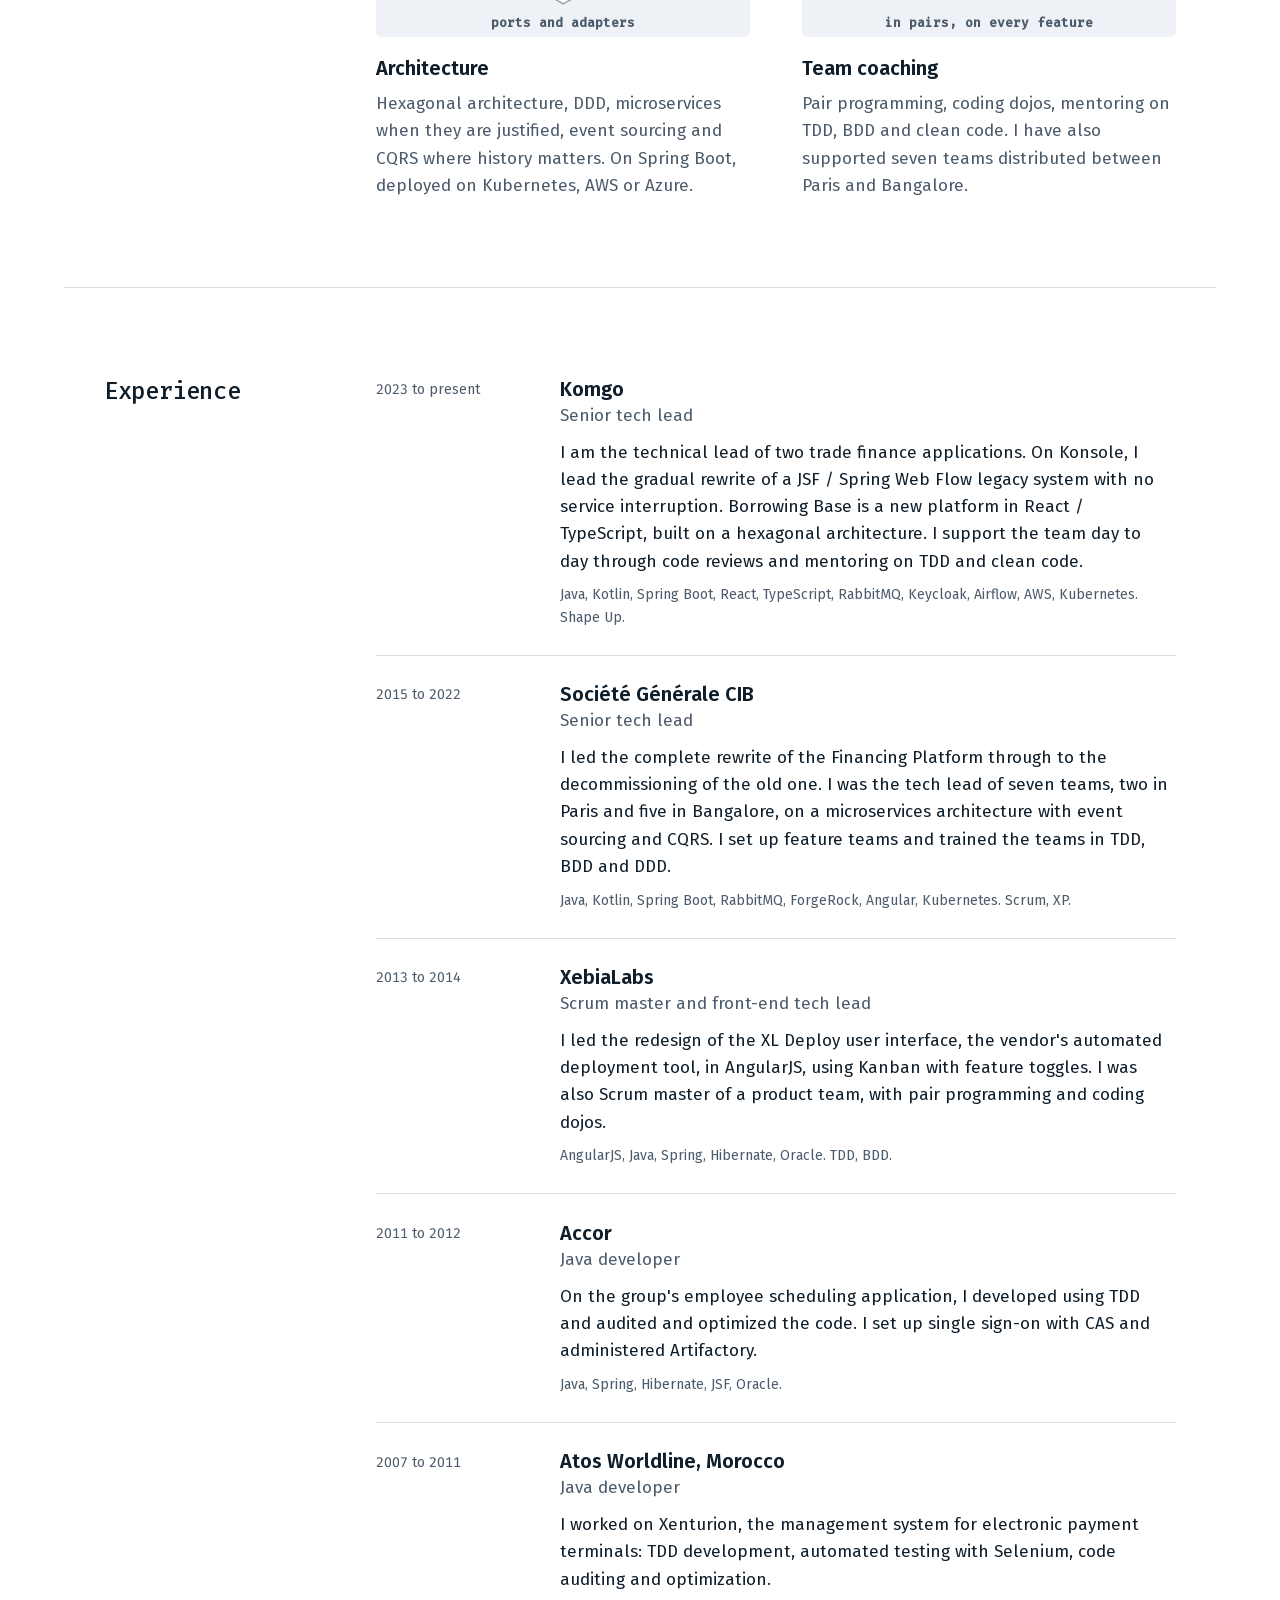
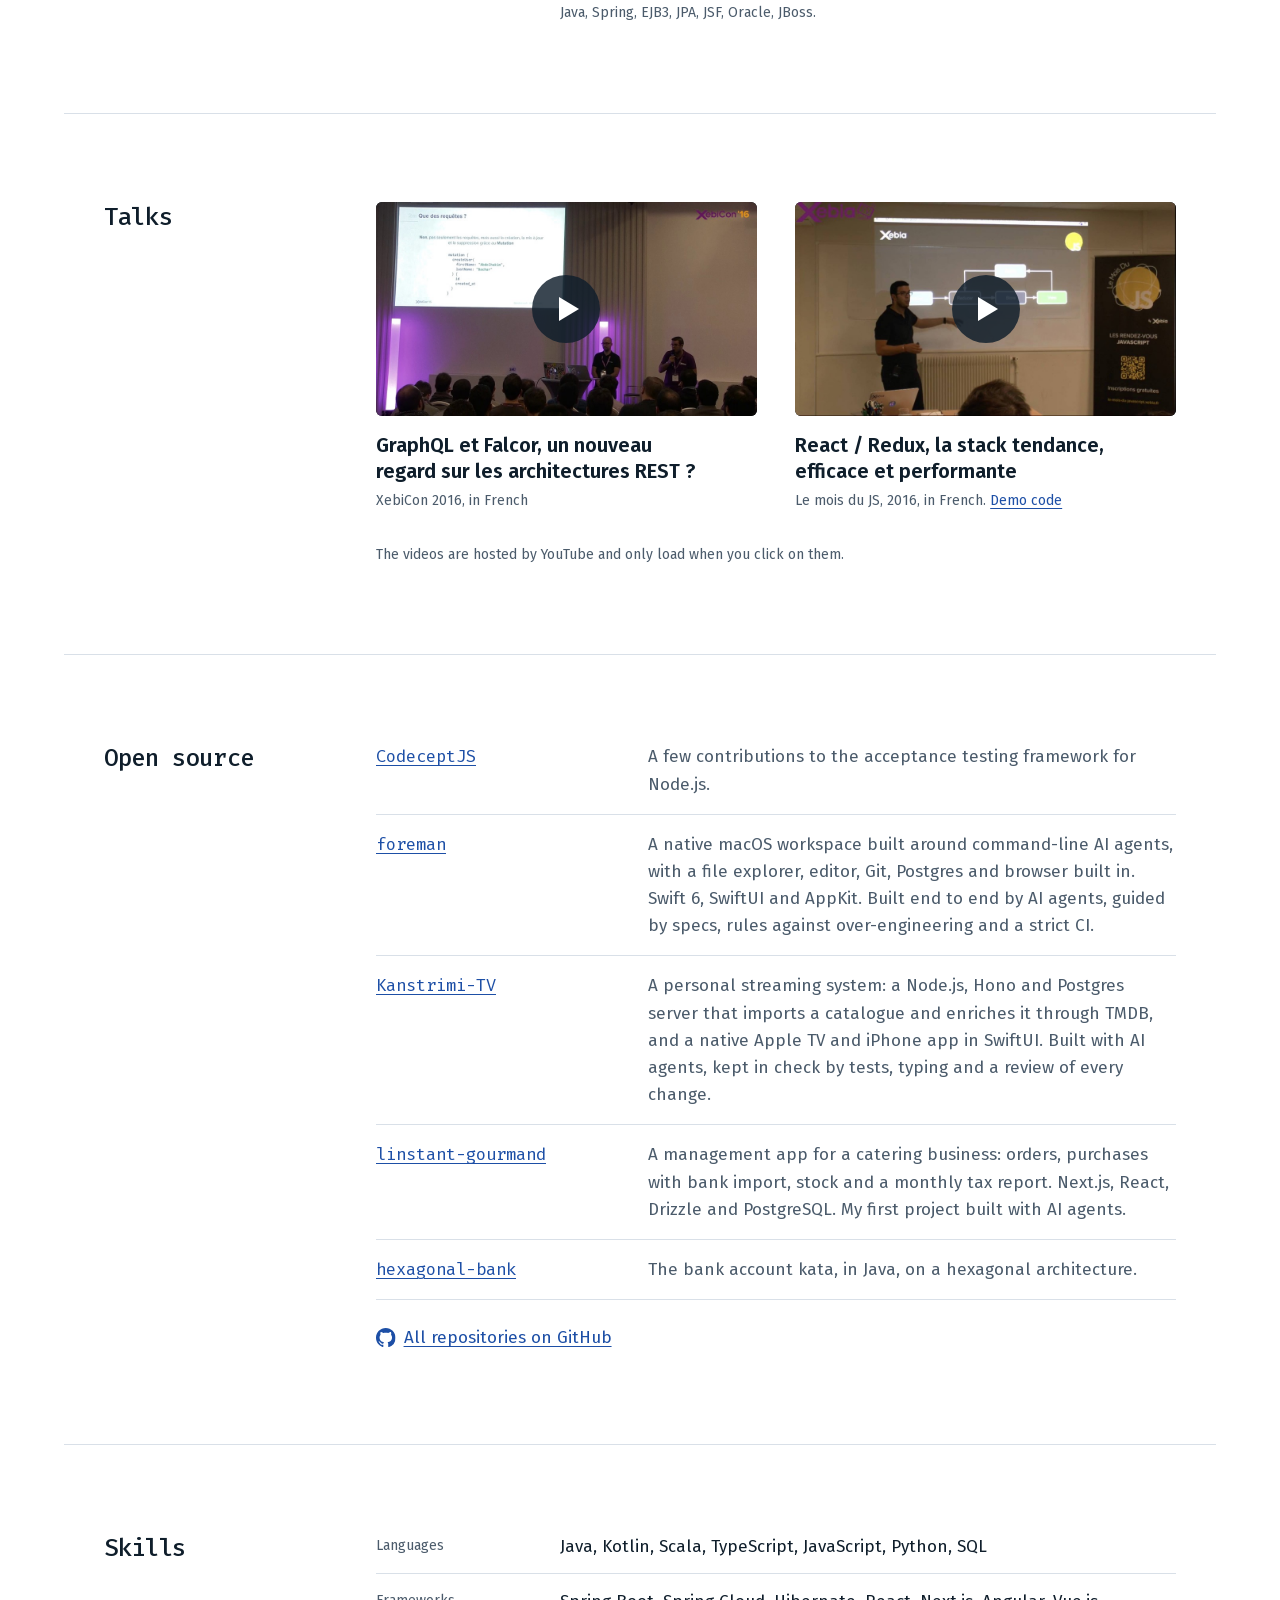
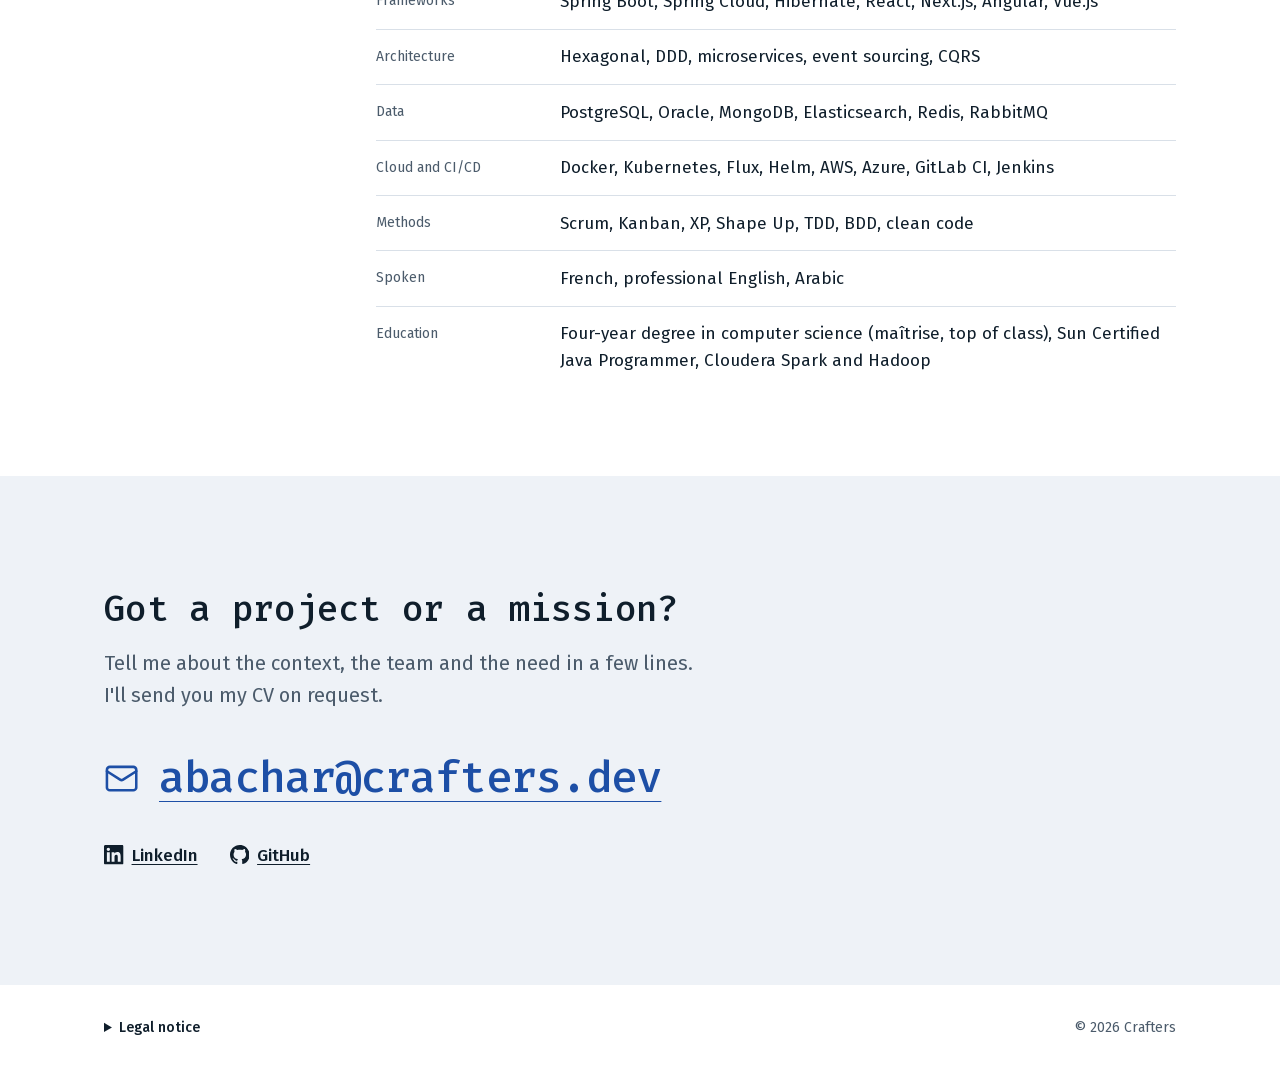
==== commit f1e521d6: "Anime les schémas de la section Expertise Chaque figure SVG se joue quand elle entre dans la fenêtre" ====
--- a/en/index.html
+++ b/en/index.html
@@ -129,22 +129,22 @@
         <dl class="services">
           <div class="service">
             <dt>
-              <svg class="service__figure" viewBox="0 0 320 180" aria-hidden="true" focusable="false">
+              <svg class="service__figure" data-figure="git" viewBox="0 0 320 180" aria-hidden="true" focusable="false">
                 <path class="ln" d="M24 124H296"/>
-                <path class="ac-ln" d="M44 124C44 92 56 64 76 64H96C112 64 116 96 116 117"/>
-                <path class="ac-ln" d="M116 124C116 92 128 64 148 64H168C184 64 188 96 188 117"/>
-                <path class="ac-ln" d="M188 124C188 92 200 64 220 64H240C256 64 260 96 260 117"/>
+                <path class="ac-ln" data-step="1" d="M44 124C44 92 56 64 76 64H96C112 64 116 96 116 117"/>
+                <path class="ac-ln" data-step="2" d="M116 124C116 92 128 64 148 64H168C184 64 188 96 188 117"/>
+                <path class="ac-ln" data-step="3" d="M188 124C188 92 200 64 220 64H240C256 64 260 96 260 117"/>
                 <circle class="dot" cx="44" cy="124" r="5"/>
-                <circle class="ac" cx="76" cy="64" r="4.5"/><circle class="ac" cx="96" cy="64" r="4.5"/>
-                <circle class="ac" cx="148" cy="64" r="4.5"/><circle class="ac" cx="168" cy="64" r="4.5"/>
-                <circle class="ac" cx="220" cy="64" r="4.5"/><circle class="ac" cx="240" cy="64" r="4.5"/>
-                <circle class="ac" cx="116" cy="124" r="8"/><path class="check" d="M112.5 124l2.5 2.5 4.5-5"/>
-                <circle class="ac" cx="188" cy="124" r="8"/><path class="check" d="M184.5 124l2.5 2.5 4.5-5"/>
-                <circle class="ac" cx="260" cy="124" r="8"/><path class="check" d="M256.5 124l2.5 2.5 4.5-5"/>
-                <circle class="dot" cx="290" cy="124" r="5"/>
+                <circle class="ac commit" data-step="1" cx="76" cy="64" r="4.5"/><circle class="ac commit" data-step="1" cx="96" cy="64" r="4.5"/>
+                <circle class="ac commit" data-step="2" cx="148" cy="64" r="4.5"/><circle class="ac commit" data-step="2" cx="168" cy="64" r="4.5"/>
+                <circle class="ac commit" data-step="3" cx="220" cy="64" r="4.5"/><circle class="ac commit" data-step="3" cx="240" cy="64" r="4.5"/>
+                <circle class="ac merge" data-step="1" cx="116" cy="124" r="8"/><path class="check" data-step="1" d="M112.5 124l2.5 2.5 4.5-5"/>
+                <circle class="ac merge" data-step="2" cx="188" cy="124" r="8"/><path class="check" data-step="2" d="M184.5 124l2.5 2.5 4.5-5"/>
+                <circle class="ac merge" data-step="3" cx="260" cy="124" r="8"/><path class="check" data-step="3" d="M256.5 124l2.5 2.5 4.5-5"/>
+                <circle class="dot" data-step="4" cx="290" cy="124" r="5"/>
                 <text class="tx" x="24" y="152">main</text>
-                <text class="tx" x="70" y="46">feature</text>
-                <text class="tx" x="214" y="152">code review</text>
+                <text class="tx" data-step="1" x="70" y="46">feature</text>
+                <text class="tx" data-step="1" x="214" y="152">code review</text>
               </svg>
               Product team tech lead
             </dt>
@@ -156,7 +156,7 @@
           </div>
           <div class="service">
             <dt>
-              <svg class="service__figure" viewBox="0 0 320 180" aria-hidden="true" focusable="false">
+              <svg class="service__figure" data-figure="legacy" viewBox="0 0 320 180" aria-hidden="true" focusable="false">
                 <defs>
                   <marker id="arrow-legacy" viewBox="0 0 10 10" refX="8" refY="5" markerWidth="7" markerHeight="7" orient="auto-start-reverse"><path class="arrow-ac" d="M0 0L10 5L0 10z"/></marker>
                   <marker id="arrow-legacy-grey" viewBox="0 0 10 10" refX="8" refY="5" markerWidth="6" markerHeight="6" orient="auto-start-reverse"><path class="arrow" d="M0 0L10 5L0 10z"/></marker>
@@ -166,21 +166,21 @@
                 <rect class="ac-soft" x="110" y="10" width="100" height="26" rx="4"/>
                 <text class="tx-strong tx-small" x="160" y="27" text-anchor="middle">gateway</text>
                 <path class="ln" d="M136 36L84 58" marker-end="url(#arrow-legacy-grey)"/>
-                <path class="ac-ln" d="M184 36L236 58" marker-end="url(#arrow-legacy)"/>
+                <path class="ac-ln" data-step="3" d="M184 36L236 58" marker-end="url(#arrow-legacy)"/>
                 <rect class="box" x="20" y="62" width="116" height="92" rx="4"/>
                 <text class="tx" x="28" y="77">legacy</text>
-                <rect class="ghost" x="28" y="86" width="44" height="24" rx="3"/>
+                <rect class="ghost" data-step="1" x="28" y="86" width="44" height="24" rx="3"/>
                 <rect class="mod" x="80" y="86" width="44" height="24" rx="3"/>
                 <rect class="mod" x="28" y="116" width="44" height="24" rx="3"/>
-                <rect class="ghost" x="80" y="116" width="44" height="24" rx="3"/>
+                <rect class="ghost" data-step="2" x="80" y="116" width="44" height="24" rx="3"/>
                 <rect class="box" x="184" y="62" width="116" height="92" rx="4"/>
                 <text class="tx" x="192" y="77">new app</text>
-                <rect class="ac-mod" x="192" y="86" width="44" height="24" rx="3"/>
+                <rect class="ac-mod" data-step="1" x="192" y="86" width="44" height="24" rx="3"/>
                 <rect class="ghost" x="244" y="86" width="44" height="24" rx="3"/>
                 <rect class="ghost" x="192" y="116" width="44" height="24" rx="3"/>
-                <rect class="ac-mod" x="244" y="116" width="44" height="24" rx="3"/>
-                <path class="ac-ln" d="M142 113H176" marker-end="url(#arrow-legacy)"/>
-                <text class="tx" x="20" y="172">module by module, with no downtime</text>
+                <rect class="ac-mod" data-step="2" x="244" y="116" width="44" height="24" rx="3"/>
+                <path class="ac-ln" data-step="3" d="M142 113H176" marker-end="url(#arrow-legacy)"/>
+                <text class="tx" data-step="3" x="20" y="172">module by module, with no downtime</text>
               </svg>
               Legacy modernization
             </dt>
@@ -192,18 +192,18 @@
           </div>
           <div class="service">
             <dt>
-              <svg class="service__figure" viewBox="0 0 320 180" aria-hidden="true" focusable="false">
+              <svg class="service__figure" data-figure="hexagon" viewBox="0 0 320 180" aria-hidden="true" focusable="false">
                 <polygon class="box" points="160,28 213.7,59 213.7,121 160,152 106.3,121 106.3,59"/>
                 <polygon class="ac-soft" points="160,52 192.9,71 192.9,109 160,128 127.1,109 127.1,71"/>
                 <text class="tx-strong tx-small" x="160" y="94" text-anchor="middle">domain</text>
                 <path class="ln" d="M78 56L106 72M78 124L106 108M242 56L214 72M242 124L214 108"/>
-                <rect class="ac" x="102" y="68" width="8" height="8" rx="1"/><rect class="ac" x="102" y="104" width="8" height="8" rx="1"/>
-                <rect class="ac" x="210" y="68" width="8" height="8" rx="1"/><rect class="ac" x="210" y="104" width="8" height="8" rx="1"/>
-                <rect class="box" x="18" y="45" width="60" height="22" rx="3"/><text class="tx" x="48" y="60" text-anchor="middle">REST</text>
-                <rect class="box" x="18" y="113" width="60" height="22" rx="3"/><text class="tx" x="48" y="128" text-anchor="middle">React</text>
-                <rect class="box" x="242" y="45" width="66" height="22" rx="3"/><text class="tx" x="275" y="60" text-anchor="middle">Postgres</text>
-                <rect class="box" x="242" y="113" width="66" height="22" rx="3"/><text class="tx" x="275" y="128" text-anchor="middle">RabbitMQ</text>
-                <text class="tx" x="160" y="172" text-anchor="middle">ports and adapters</text>
+                <rect class="ac" data-step="1" x="102" y="68" width="8" height="8" rx="1"/><rect class="ac" data-step="2" x="102" y="104" width="8" height="8" rx="1"/>
+                <rect class="ac" data-step="3" x="210" y="68" width="8" height="8" rx="1"/><rect class="ac" data-step="4" x="210" y="104" width="8" height="8" rx="1"/>
+                <g class="adapter adapter--l" data-step="1"><rect class="box" x="18" y="45" width="60" height="22" rx="3"/><text class="tx" x="48" y="60" text-anchor="middle">REST</text></g>
+                <g class="adapter adapter--l" data-step="2"><rect class="box" x="18" y="113" width="60" height="22" rx="3"/><text class="tx" x="48" y="128" text-anchor="middle">React</text></g>
+                <g class="adapter adapter--r" data-step="3"><rect class="box" x="242" y="45" width="66" height="22" rx="3"/><text class="tx" x="275" y="60" text-anchor="middle">Postgres</text></g>
+                <g class="adapter adapter--r" data-step="4"><rect class="box" x="242" y="113" width="66" height="22" rx="3"/><text class="tx" x="275" y="128" text-anchor="middle">RabbitMQ</text></g>
+                <text class="tx" data-step="4" x="160" y="172" text-anchor="middle">ports and adapters</text>
               </svg>
               Architecture
             </dt>
@@ -215,19 +215,19 @@
           </div>
           <div class="service">
             <dt>
-              <svg class="service__figure" viewBox="0 0 320 180" aria-hidden="true" focusable="false">
+              <svg class="service__figure" data-figure="tdd" viewBox="0 0 320 180" aria-hidden="true" focusable="false">
                 <defs><marker id="arrow-tdd" viewBox="0 0 10 10" refX="8" refY="5" markerWidth="6" markerHeight="6" orient="auto-start-reverse"><path class="arrow" d="M0 0L10 5L0 10z"/></marker></defs>
-                <path class="ln" d="M171.4 36.2A55 55 0 0 1 212.3 107" marker-end="url(#arrow-tdd)"/>
-                <path class="ln" d="M200.9 126.8A55 55 0 0 1 119.1 126.8" marker-end="url(#arrow-tdd)"/>
-                <path class="ln" d="M107.7 107A55 55 0 0 1 148.6 36.2" marker-end="url(#arrow-tdd)"/>
-                <circle class="red" cx="160" cy="35" r="9"/>
-                <circle class="green" cx="207.6" cy="117.5" r="9"/>
-                <circle class="ac" cx="112.4" cy="117.5" r="9"/>
-                <text class="tx-strong tx-accent" x="160" y="95" text-anchor="middle">TDD</text>
-                <text class="tx" x="176" y="30">red test</text>
-                <text class="tx" x="223" y="134">green</text>
-                <text class="tx" x="97" y="134" text-anchor="end">refactor</text>
-                <text class="tx" x="160" y="172" text-anchor="middle">in pairs, on every feature</text>
+                <path class="ln" data-step="1" d="M171.4 36.2A55 55 0 0 1 212.3 107" marker-end="url(#arrow-tdd)"/>
+                <path class="ln" data-step="2" d="M200.9 126.8A55 55 0 0 1 119.1 126.8" marker-end="url(#arrow-tdd)"/>
+                <path class="ln" data-step="3" d="M107.7 107A55 55 0 0 1 148.6 36.2" marker-end="url(#arrow-tdd)"/>
+                <circle class="red" data-step="1" cx="160" cy="35" r="9"/>
+                <circle class="green" data-step="2" cx="207.6" cy="117.5" r="9"/>
+                <circle class="ac" data-step="3" cx="112.4" cy="117.5" r="9"/>
+                <text class="tx-strong tx-accent" data-step="4" x="160" y="95" text-anchor="middle">TDD</text>
+                <text class="tx" data-step="1" x="176" y="30">red test</text>
+                <text class="tx" data-step="2" x="223" y="134">green</text>
+                <text class="tx" data-step="3" x="97" y="134" text-anchor="end">refactor</text>
+                <text class="tx" data-step="4" x="160" y="172" text-anchor="middle">in pairs, on every feature</text>
               </svg>
               Team coaching
             </dt>
--- a/assets/css/style.css
+++ b/assets/css/style.css
@@ -30,6 +30,8 @@
 
   --gutter: clamp(1rem, 4vw, 2.5rem);
   --measure: 38rem;
+
+  --ease: cubic-bezier(0.2, 0.7, 0.2, 1);
 }
 
 @media (prefers-color-scheme: dark) {
@@ -179,10 +181,10 @@
   border-radius: 6px;
 }
 
-/* Le seul mouvement de la page : les accolades s'ouvrent au chargement. */
+/* Mouvement d'ouverture : les accolades s'écartent au chargement. */
 @media (prefers-reduced-motion: no-preference) {
-  .statement__brace--open  { animation: brace-open 0.7s cubic-bezier(0.2, 0.7, 0.2, 1) both; }
-  .statement__brace--close { animation: brace-close 0.7s cubic-bezier(0.2, 0.7, 0.2, 1) both; }
+  .statement__brace--open  { animation: brace-open 0.7s var(--ease) both; }
+  .statement__brace--close { animation: brace-close 0.7s var(--ease) both; }
   .statement__body { animation: body-in 0.6s ease-out 0.25s both; }
 }
 @keyframes brace-open  { from { transform: translateY(1.1em); } }
@@ -237,7 +239,7 @@
 .service__figure .ac-soft { fill: color-mix(in srgb, var(--blue) 14%, transparent); stroke: var(--blue); stroke-width: 1.5; }
 .service__figure .box { fill: var(--paper); stroke: var(--ink-soft); stroke-width: 1.25; stroke-opacity: 0.55; }
 .service__figure .mod { fill: var(--rule); }
-.service__figure .ghost { fill: none; stroke: var(--ink-soft); stroke-width: 1; stroke-dasharray: 3 3; opacity: 0.55; }
+.service__figure .ghost { fill: var(--rule); fill-opacity: 0; stroke: var(--ink-soft); stroke-width: 1; stroke-dasharray: 3 3; opacity: 0.55; }
 .service__figure .dot { fill: var(--paper); stroke: var(--ink-soft); stroke-width: 1.5; }
 .service__figure .check { fill: none; stroke: var(--paper); stroke-width: 2; stroke-linecap: round; stroke-linejoin: round; }
 .service__figure .arrow { fill: var(--ink-soft); }
@@ -250,6 +252,58 @@
 .service dt { font-weight: 600; font-size: var(--step-1); line-height: 1.3; }
 .service dd { margin-top: 0.6rem; color: var(--ink-soft); max-width: var(--measure); }
 
+/* Les schémas se jouent quand ils entrent dans la fenêtre, puis au survol.
+   Sans JavaScript ou en mouvement réduit, ils restent à leur état final.
+   .is-live : les animations s'appliquent ; .is-paused : figées à l'image de départ. */
+@media (prefers-reduced-motion: no-preference) {
+  .service__figure [data-step="1"] { --i: 0; }
+  .service__figure [data-step="2"] { --i: 1; }
+  .service__figure [data-step="3"] { --i: 2; }
+  .service__figure [data-step="4"] { --i: 3; }
+  .service__figure.is-live * { transform-box: fill-box; transform-origin: center; }
+  .service__figure.is-live.is-paused * { animation-play-state: paused !important; }
+
+  /* Git : main se trace, chaque branche se dessine puis est revue. */
+  .is-live[data-figure="git"] .ln { --len: 272; stroke-dasharray: var(--len); animation: fig-draw 0.5s var(--ease) both; }
+  .is-live[data-figure="git"] .ac-ln { --len: 156; stroke-dasharray: var(--len); animation: fig-draw 0.4s var(--ease) both; animation-delay: calc(0.4s + var(--i) * 0.45s); }
+  .is-live[data-figure="git"] .commit { animation: fig-pop 0.3s var(--ease) both; animation-delay: calc(0.6s + var(--i) * 0.45s); }
+  .is-live[data-figure="git"] .merge { animation: fig-pop 0.3s var(--ease) both; animation-delay: calc(0.8s + var(--i) * 0.45s); }
+  .is-live[data-figure="git"] .check { --len: 11; stroke-dasharray: var(--len); animation: fig-draw 0.25s var(--ease) both; animation-delay: calc(0.95s + var(--i) * 0.45s); }
+  .is-live[data-figure="git"] .dot { animation: fig-pop 0.3s var(--ease) both; }
+  .is-live[data-figure="git"] .dot[data-step] { animation-delay: calc(0.8s + var(--i) * 0.45s); }
+  .is-live[data-figure="git"] .tx { animation: fig-fade 0.4s ease-out both; animation-delay: 0.15s; }
+  .is-live[data-figure="git"] .tx[data-step] { animation-delay: 0.7s; }
+
+  /* Legacy : un module quitte l'ancienne application, devient bleu dans la nouvelle, puis le trafic bascule. */
+  .is-live[data-figure="legacy"] .ghost[data-step] { animation: fig-unmod 0.6s var(--ease) both; animation-delay: calc(0.3s + var(--i) * 0.6s); }
+  .is-live[data-figure="legacy"] .ac-mod[data-step] { animation: fig-migrate 0.6s var(--ease) both; animation-delay: calc(0.3s + var(--i) * 0.6s); }
+  .is-live[data-figure="legacy"] [data-step="3"] { animation: fig-fade 0.4s ease-out both; animation-delay: 1.6s; }
+
+  /* Hexagone : le domaine apparaît, puis les adaptateurs viennent se brancher sur leurs ports. */
+  .is-live[data-figure="hexagon"] polygon { animation: fig-grow 0.5s var(--ease) both; }
+  .is-live[data-figure="hexagon"] .ac-soft { animation-delay: 0.1s; }
+  .is-live[data-figure="hexagon"] .tx-strong { animation: fig-fade 0.4s ease-out both; animation-delay: 0.3s; }
+  .is-live[data-figure="hexagon"] .ln { animation: fig-fade 0.4s ease-out both; animation-delay: 0.45s; }
+  .is-live[data-figure="hexagon"] .adapter { animation: fig-slide 0.45s var(--ease) both; animation-delay: calc(0.5s + var(--i) * 0.12s); }
+  .is-live[data-figure="hexagon"] .adapter--l { --dx: -28px; }
+  .is-live[data-figure="hexagon"] .adapter--r { --dx: 28px; }
+  .is-live[data-figure="hexagon"] .ac[data-step] { animation: fig-pop 0.3s var(--ease) both; animation-delay: calc(0.65s + var(--i) * 0.12s); }
+  .is-live[data-figure="hexagon"] .tx[data-step] { animation: fig-fade 0.4s ease-out both; animation-delay: 1.1s; }
+
+  /* TDD : rouge, vert, refactor, dans l'ordre du cycle. */
+  .is-live[data-figure="tdd"] circle { animation: fig-pop 0.3s var(--ease) both; animation-delay: calc(0.1s + var(--i) * 0.45s); }
+  .is-live[data-figure="tdd"] .tx { animation: fig-fade 0.35s ease-out both; animation-delay: calc(0.2s + var(--i) * 0.45s); }
+  .is-live[data-figure="tdd"] .ln { animation: fig-fade 0.35s ease-out both; animation-delay: calc(0.3s + var(--i) * 0.45s); }
+  .is-live[data-figure="tdd"] .tx-strong { animation: fig-pop 0.4s var(--ease) both; animation-delay: 1.45s; }
+}
+@keyframes fig-draw { from { stroke-dashoffset: var(--len); } }
+@keyframes fig-fade { from { opacity: 0; } }
+@keyframes fig-pop { from { opacity: 0; transform: scale(0.2); } }
+@keyframes fig-grow { from { opacity: 0; transform: scale(0.85); } }
+@keyframes fig-slide { from { opacity: 0; transform: translateX(var(--dx)); } }
+@keyframes fig-unmod { from { opacity: 1; fill-opacity: 1; stroke-opacity: 0; } }
+@keyframes fig-migrate { from { fill: var(--rule); transform: translateX(-164px); } }
+
 /* Parcours */
 
 .mission {
